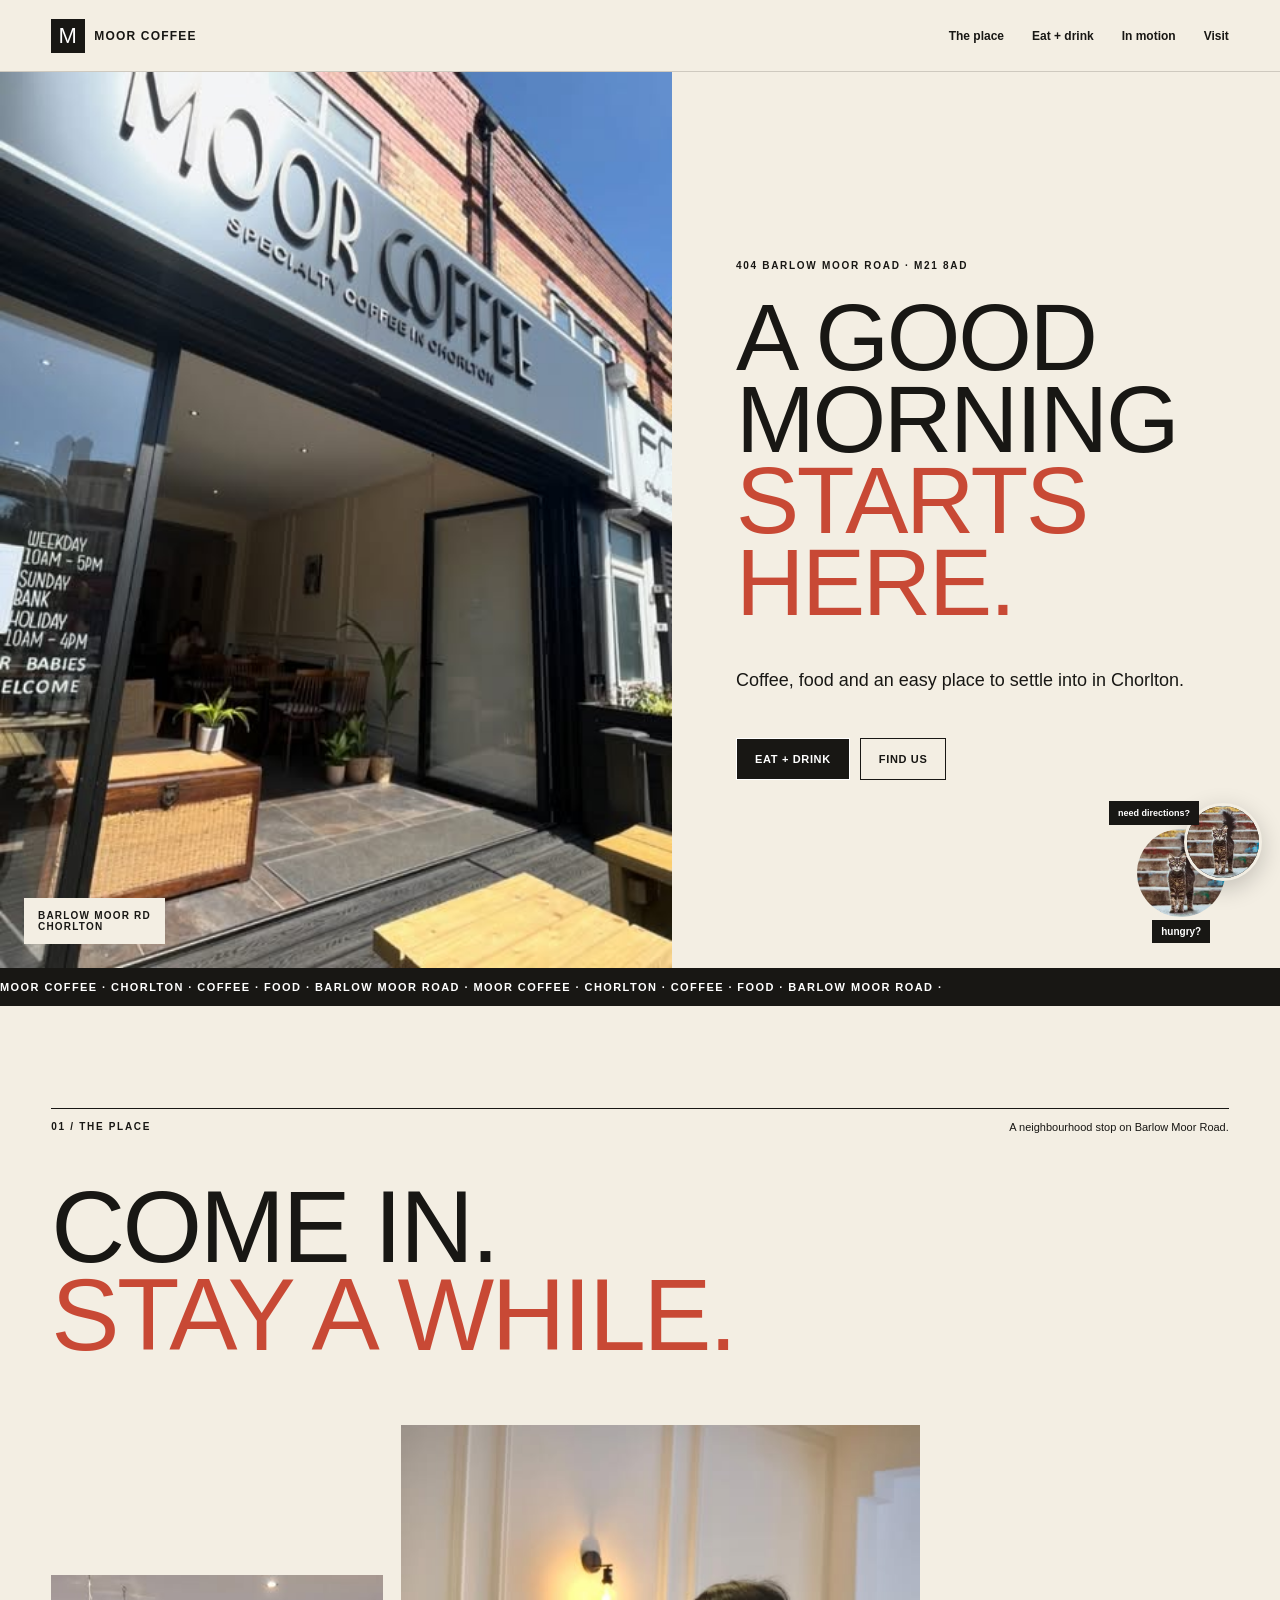
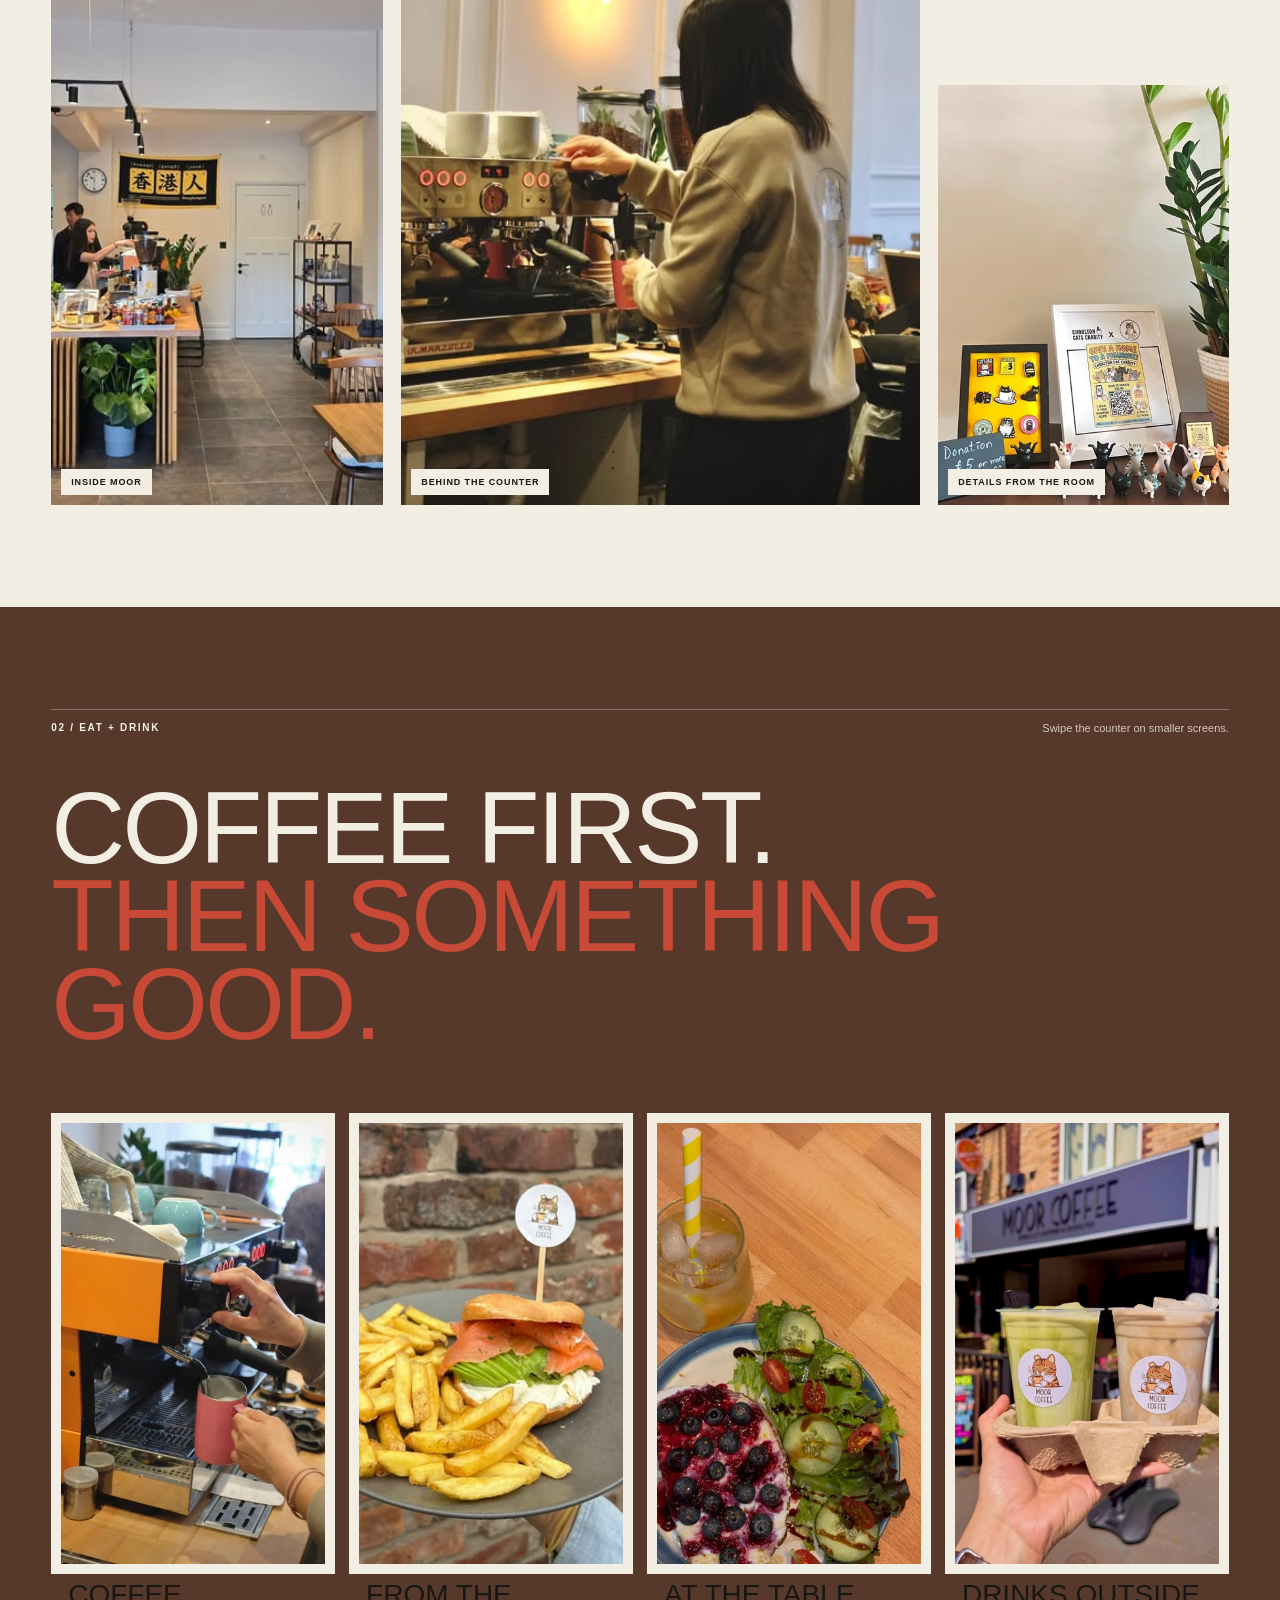
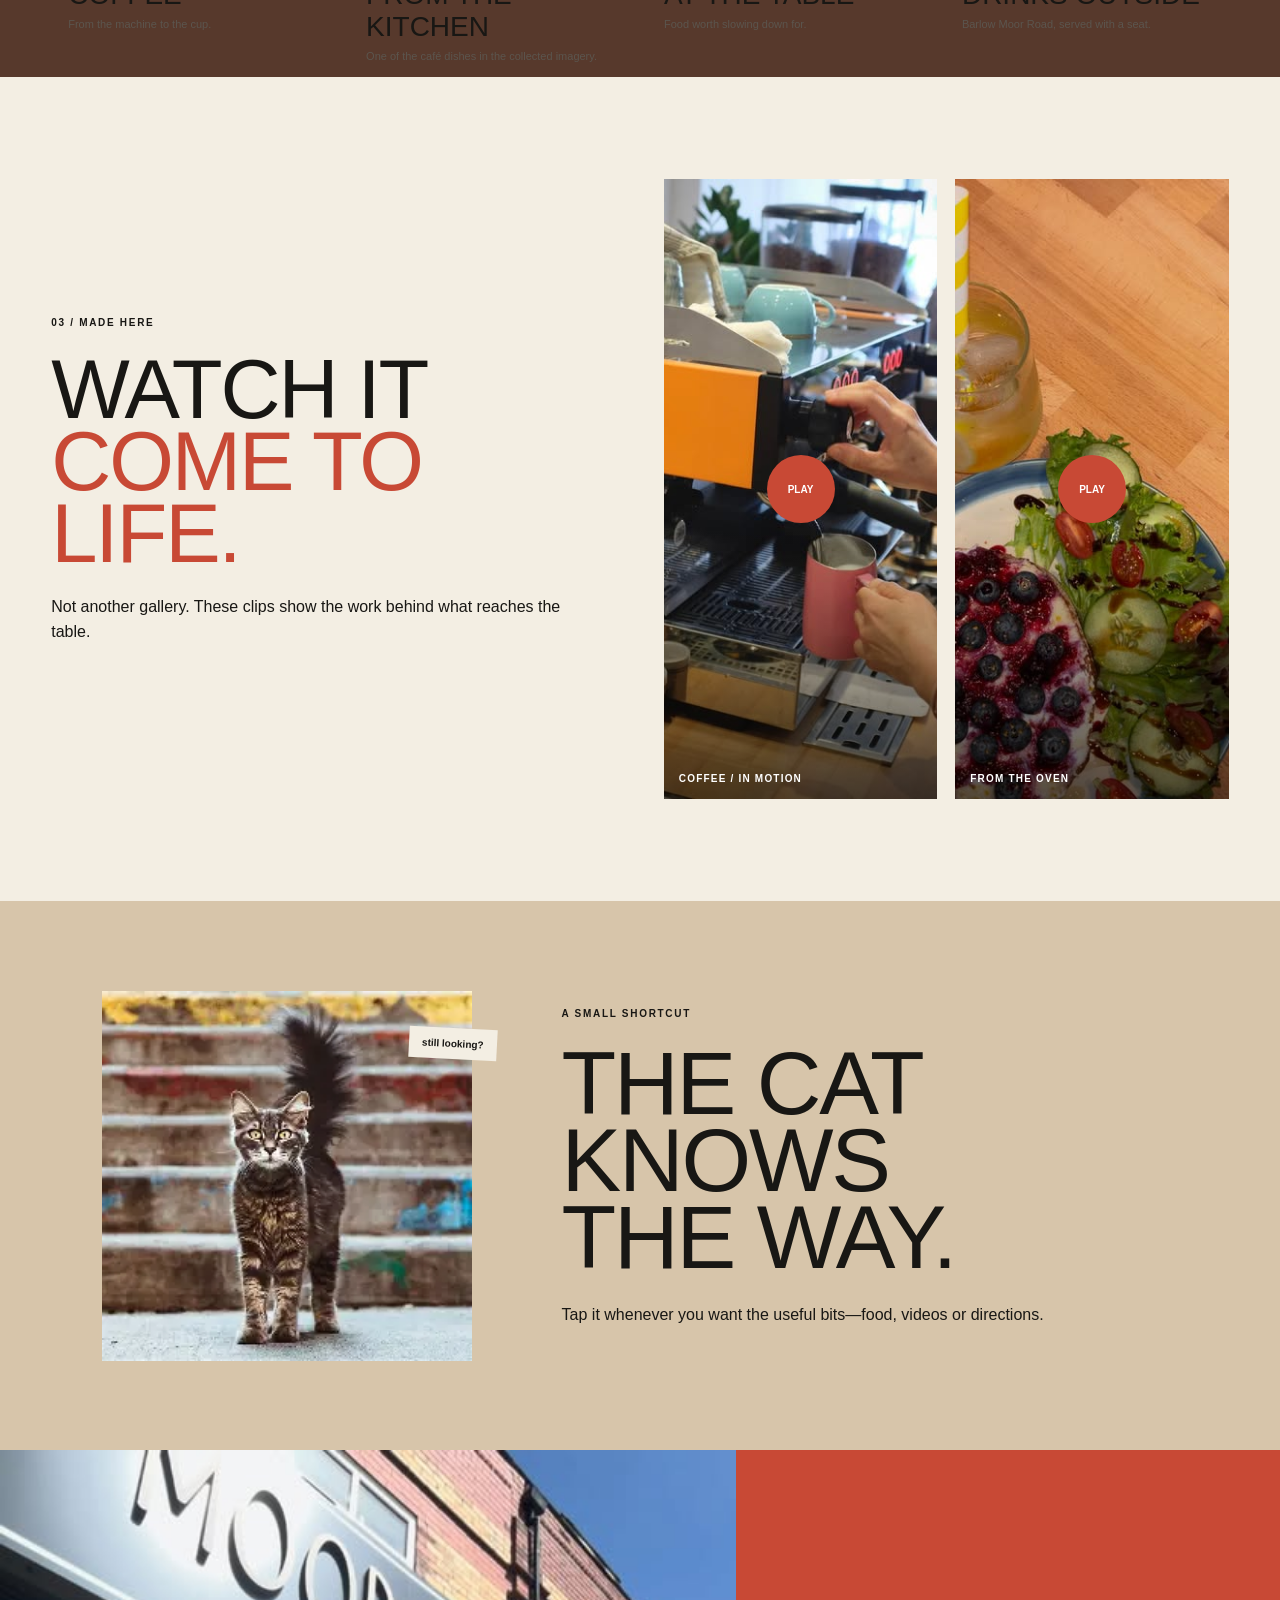
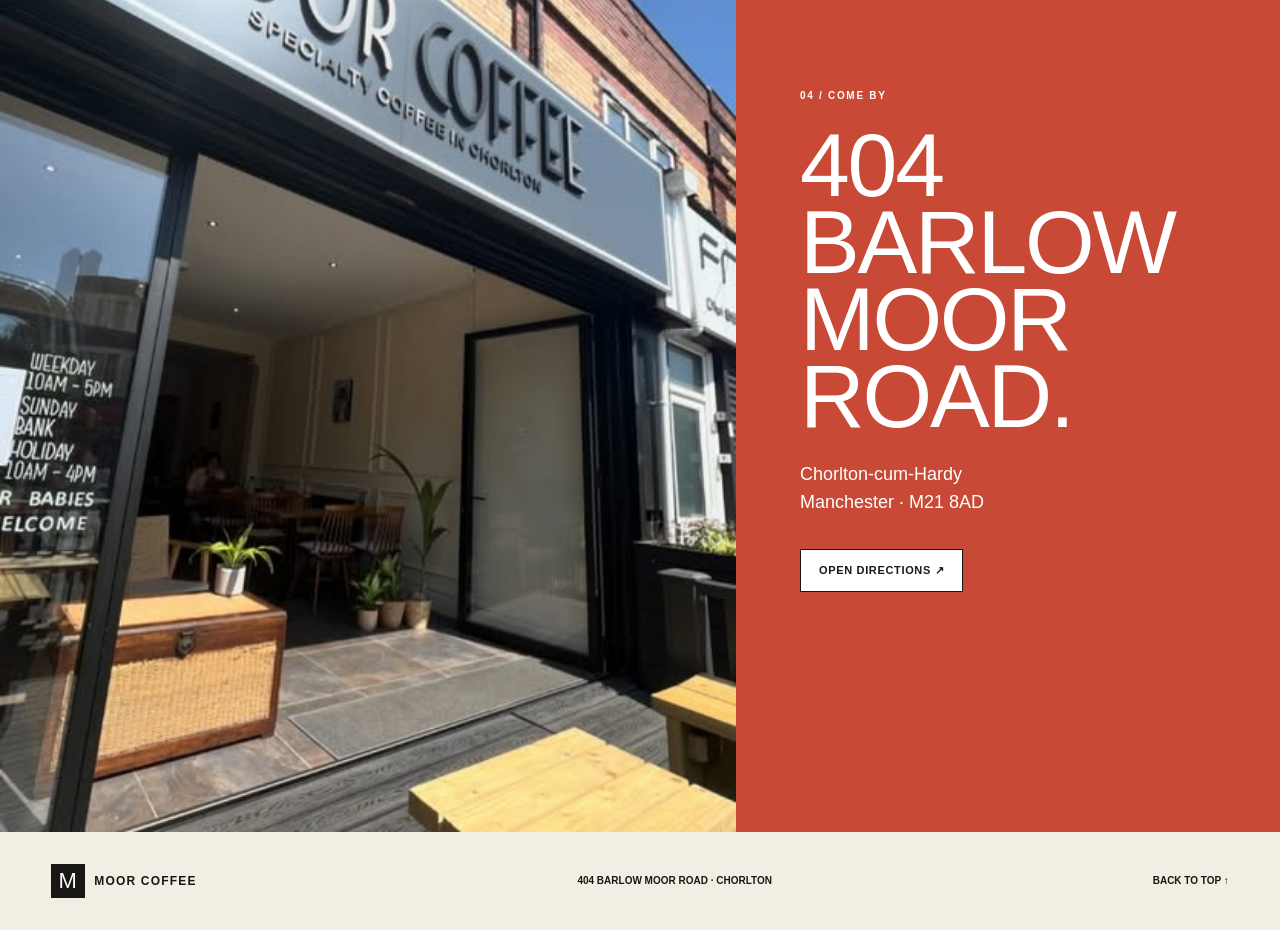
==== index.html @ 993dfbc7 "Add files via upload" ====
<!doctype html>
<html lang="en"><head>
<meta charset="utf-8"><meta name="viewport" content="width=device-width,initial-scale=1">
<meta name="theme-color" content="#f3eee3">
<title>Moor Coffee — Chorlton</title>
<meta name="description" content="Independent neighbourhood coffee on Barlow Moor Road, Chorlton.">
<link rel="stylesheet" href="css/style.css">
</head><body>
<div class="progress" aria-hidden="true"></div>
<header class="site-head">
  <a class="brand" href="#top" aria-label="Moor Coffee home"><span>M</span>MOOR COFFEE</a>
  <button class="menu" aria-expanded="false" aria-controls="nav">MENU</button>
  <nav id="nav"><a href="#place">The place</a><a href="#eat">Eat + drink</a><a href="#motion">In motion</a><a href="#visit">Visit</a></nav>
</header>

<main id="top">
<section class="hero">
 <div class="hero-photo reveal">
   <img src="assets/images/01_storefront.png" alt="Moor Coffee storefront in Chorlton">
   <div class="hero-tag">BARLOW MOOR RD<br>CHORLTON</div>
 </div>
 <div class="hero-copy reveal">
   <p class="eyebrow">404 BARLOW MOOR ROAD · M21 8AD</p>
   <h1>A GOOD<br>MORNING<br><i>STARTS HERE.</i></h1>
   <p class="lede">Coffee, food and an easy place to settle into in Chorlton.</p>
   <div class="actions"><a class="primary" href="#eat">EAT + DRINK</a><a href="#visit">FIND US</a></div>
 </div>
 <button class="cat-hero cat-action" data-target="#eat" aria-label="Let the cat take you to food and coffee">
   <img src="assets/images/13_final_cat_image.png" alt="">
   <span>hungry?</span>
 </button>
</section>

<div class="marquee" aria-hidden="true"><div>MOOR COFFEE · CHORLTON · COFFEE · FOOD · BARLOW MOOR ROAD · MOOR COFFEE · CHORLTON · COFFEE · FOOD · BARLOW MOOR ROAD ·</div></div>

<section id="place" class="section place">
 <div class="section-top"><p class="eyebrow">01 / THE PLACE</p><p class="side-note">A neighbourhood stop on Barlow Moor Road.</p></div>
 <div class="statement reveal"><h2>COME IN.<br><i>STAY A WHILE.</i></h2></div>
 <div class="place-grid">
   <figure class="photo interior reveal"><img src="assets/images/07_cafe_interior.png" alt="Interior of Moor Coffee"><figcaption>INSIDE MOOR</figcaption></figure>
   <figure class="photo barista reveal"><img src="assets/images/02_barista.png" alt="Barista working at Moor Coffee"><figcaption>BEHIND THE COUNTER</figcaption></figure>
   <figure class="photo detail reveal"><img src="assets/images/03_charity_display.png" alt="Display inside Moor Coffee"><figcaption>DETAILS FROM THE ROOM</figcaption></figure>
 </div>
</section>

<section id="eat" class="section eat">
 <div class="section-top"><p class="eyebrow">02 / EAT + DRINK</p><p class="side-note">Swipe the counter on smaller screens.</p></div>
 <div class="statement reveal"><h2>COFFEE FIRST.<br><i>THEN SOMETHING GOOD.</i></h2></div>
 <div class="food-rail">
   <article class="food-card reveal"><img src="assets/images/04_espresso_machine.png" alt="Coffee preparation at Moor Coffee"><div><b>COFFEE</b><span>From the machine to the cup.</span></div></article>
   <article class="food-card reveal"><img src="assets/images/05_salmon_bagel_fries.png" alt="Food served at Moor Coffee"><div><b>FROM THE KITCHEN</b><span>One of the café dishes in the collected imagery.</span></div></article>
   <article class="food-card reveal"><img src="assets/images/06_toast_salad.png" alt="Toast and salad served at Moor Coffee"><div><b>AT THE TABLE</b><span>Food worth slowing down for.</span></div></article>
   <article class="food-card reveal"><img src="assets/images/08_drinks_storefront.png" alt="Drinks outside Moor Coffee"><div><b>DRINKS OUTSIDE</b><span>Barlow Moor Road, served with a seat.</span></div></article>
 </div>
 <div class="swipe-cue" aria-hidden="true">SWIPE <span>→</span></div>
</section>

<section id="motion" class="motion section">
 <div class="motion-copy reveal"><p class="eyebrow">03 / MADE HERE</p><h2>WATCH IT<br><i>COME TO LIFE.</i></h2><p>Not another gallery. These clips show the work behind what reaches the table.</p></div>
 <article class="video-card reveal"><video muted loop playsinline preload="metadata" poster="assets/images/04_espresso_machine.png"><source src="assets/videos/11_video_coffee.mp4" type="video/mp4"></video><button class="video-toggle" aria-label="Play coffee-making video">PLAY</button><span>COFFEE / IN MOTION</span></article>
 <article class="video-card reveal"><video muted loop playsinline preload="metadata" poster="assets/images/06_toast_salad.png"><source src="assets/videos/10_video_bake.mp4" type="video/mp4"></video><button class="video-toggle" aria-label="Play food-making video">PLAY</button><span>FROM THE OVEN</span></article>
</section>

<section class="cat-break">
 <div class="cat-window reveal"><img src="assets/images/13_final_cat_image.png" alt="Cat looking forward"><span class="cat-thought">still looking?</span></div>
 <div class="cat-copy reveal"><p class="eyebrow">A SMALL SHORTCUT</p><h2>THE CAT KNOWS<br>THE WAY.</h2><p>Tap it whenever you want the useful bits—food, videos or directions.</p></div>
</section>

<section id="visit" class="visit">
 <div class="visit-photo reveal"><img src="assets/images/01_storefront.png" alt="Entrance to Moor Coffee"></div>
 <div class="visit-copy reveal">
   <p class="eyebrow">04 / COME BY</p><h2>404 BARLOW<br>MOOR ROAD.</h2>
   <p>Chorlton-cum-Hardy<br>Manchester · M21 8AD</p>
   <a class="direction" href="https://www.google.com/maps/search/?api=1&query=Moor+Coffee%2C+404+Barlow+Moor+Road%2C+Manchester+M21+8AD%2C+UK" target="_blank" rel="noopener">OPEN DIRECTIONS ↗</a>
 </div>
</section>
</main>

<aside class="cat-guide" aria-label="Quick navigation assistant">
 <button class="cat-toggle" aria-expanded="false" aria-label="Open cat shortcuts"><img src="assets/images/13_final_cat_image.png" alt=""><span class="bubble">mrrp?</span></button>
 <div class="cat-menu">
   <button data-target="#eat">Eat + drink</button><button data-target="#motion">Watch it made</button><button data-target="#visit">Find us</button><button data-target="#top">Back to top</button>
 </div>
</aside>

<footer><a class="brand" href="#top"><span>M</span>MOOR COFFEE</a><p>404 BARLOW MOOR ROAD · CHORLTON</p><a href="#top">BACK TO TOP ↑</a></footer>
<script src="js/script.js"></script>
</body></html>
---- css/style.css ----
*{box-sizing:border-box}html{scroll-behavior:smooth}:root{--cream:#f3eee3;--ink:#181714;--brown:#57392c;--red:#c84935;--tan:#d7c5aa;--line:#1817142b}body{margin:0;background:var(--cream);color:var(--ink);font-family:Arial,Helvetica,sans-serif;overflow-x:hidden}a{color:inherit;text-decoration:none}button{font:inherit;color:inherit}.progress{position:fixed;z-index:200;top:0;left:0;height:3px;background:var(--red);width:0}.site-head{height:72px;padding:0 clamp(18px,4vw,70px);display:flex;align-items:center;justify-content:space-between;position:sticky;top:0;z-index:100;background:#f3eee3e8;backdrop-filter:blur(12px);border-bottom:1px solid var(--line)}.brand{display:flex;align-items:center;gap:9px;font-size:12px;font-weight:900;letter-spacing:.1em}.brand span{width:34px;height:34px;background:var(--ink);color:white;display:grid;place-items:center;font:22px Impact,Arial Black,sans-serif}.site-head nav{display:flex;gap:28px;font-size:12px;font-weight:800}.site-head nav a:hover{text-decoration:underline;text-underline-offset:5px}.menu{display:none;border:0;background:none;font-size:11px;font-weight:900;letter-spacing:.08em}.hero{min-height:calc(100svh - 72px);display:grid;grid-template-columns:minmax(0,1.05fr) minmax(390px,.95fr);position:relative}.hero-photo{min-height:690px;overflow:hidden;position:relative}.hero-photo img,.photo img,.food-card img,.visit-photo img{width:100%;height:100%;object-fit:cover;display:block}.hero-photo img{object-position:center}.hero-tag{position:absolute;left:24px;bottom:24px;background:var(--cream);padding:12px 14px;font-size:10px;font-weight:900;letter-spacing:.12em}.hero-copy{padding:clamp(45px,6vw,105px) clamp(28px,5vw,90px);display:flex;flex-direction:column;justify-content:center}.eyebrow{font-size:10px;font-weight:900;letter-spacing:.17em;margin:0}.hero h1,.statement h2,.motion h2,.cat-copy h2,.visit h2{font-family:Impact,"Arial Narrow",Arial,sans-serif;font-weight:500;letter-spacing:-.025em;line-height:.86;margin:26px 0}.hero h1{font-size:clamp(66px,7.4vw,132px)}h1 i,h2 i{font-style:normal;color:var(--red)}.lede{font-size:18px;line-height:1.55;max-width:480px}.actions{display:flex;gap:10px;margin-top:25px}.actions a,.direction{border:1px solid;padding:14px 18px;font-size:11px;font-weight:900;letter-spacing:.06em}.actions .primary{background:var(--ink);color:white}.cat-hero{position:absolute;right:3.5vw;bottom:24px;width:108px;border:0;background:transparent;cursor:pointer;z-index:5}.cat-hero img{display:block;width:100%;aspect-ratio:1;object-fit:cover;border-radius:50%;border:4px solid var(--cream);transition:.25s}.cat-hero span{display:inline-block;margin-top:-6px;background:var(--ink);color:white;padding:6px 9px;font-size:10px;font-weight:900}.cat-hero:hover img{transform:translateY(-7px) rotate(2deg)}.marquee{background:var(--ink);color:white;overflow:hidden;white-space:nowrap;padding:13px 0;font-size:11px;font-weight:900;letter-spacing:.13em}.marquee div{width:max-content;animation:marquee 26s linear infinite}@keyframes marquee{to{transform:translateX(-50%)}}.section{padding:clamp(70px,8vw,135px) clamp(18px,4vw,70px)}.section-top{display:flex;justify-content:space-between;gap:20px;border-top:1px solid;padding-top:12px}.side-note{font-size:11px;margin:0;max-width:280px}.statement{margin:50px 0 65px}.statement h2{font-size:clamp(58px,8vw,132px)}.place-grid{display:grid;grid-template-columns:.8fr 1.25fr .7fr;gap:18px;align-items:end}.photo{margin:0;position:relative;overflow:hidden}.photo img{transition:transform .7s ease}.photo:hover img{transform:scale(1.025)}.photo figcaption{position:absolute;left:10px;bottom:10px;background:var(--cream);padding:8px 10px;font-size:9px;font-weight:900;letter-spacing:.1em}.interior{height:530px}.barista{height:680px}.detail{height:420px}.eat{background:var(--brown);color:var(--cream)}.eat .section-top{border-color:#f3eee34d}.eat .side-note{color:#f3eee3c9}.food-rail{display:grid;grid-template-columns:repeat(4,minmax(0,1fr));gap:14px}.food-card{background:var(--cream);color:var(--ink);padding:10px}.food-card img{aspect-ratio:4/5}.food-card div{padding:15px 7px 10px;display:grid;gap:6px}.food-card b{font:28px Impact,Arial Black,sans-serif}.food-card span{font-size:11px;line-height:1.45;color:#5b554e}.swipe-cue{display:none}.motion{display:grid;grid-template-columns:1fr minmax(260px,.46fr) minmax(260px,.46fr);gap:18px;align-items:end}.motion-copy{padding-right:4vw;align-self:center}.motion h2{font-size:clamp(55px,6.5vw,108px)}.motion-copy>p:last-child{max-width:520px;line-height:1.55}.video-card{position:relative;background:var(--ink);color:white;min-height:620px;overflow:hidden}.video-card video{width:100%;height:100%;position:absolute;inset:0;object-fit:cover}.video-card:after{content:"";position:absolute;inset:0;background:linear-gradient(transparent 55%,#0009)}.video-card>span{position:absolute;z-index:2;left:15px;bottom:15px;font-size:10px;font-weight:900;letter-spacing:.12em}.video-toggle{position:absolute;z-index:3;left:50%;top:50%;transform:translate(-50%,-50%);border:0;border-radius:50%;width:68px;height:68px;background:var(--red);color:white;font-size:10px;font-weight:900;cursor:pointer}.cat-break{display:grid;grid-template-columns:minmax(300px,.75fr) 1.25fr;align-items:center;background:var(--tan);padding:clamp(60px,7vw,110px) clamp(18px,8vw,150px);gap:7vw}.cat-window{position:relative;justify-self:end;width:min(100%,430px)}.cat-window img{width:100%;display:block;filter:contrast(1.02)}.cat-thought{position:absolute;right:-25px;top:10%;background:var(--cream);padding:10px 13px;font-size:10px;font-weight:900;transform:rotate(3deg)}.cat-copy h2{font-size:clamp(55px,7vw,110px)}.cat-copy>p:last-child{line-height:1.55;max-width:520px}.visit{display:grid;grid-template-columns:1.15fr .85fr;min-height:680px;background:var(--red);color:white}.visit-photo{overflow:hidden}.visit-photo img{object-position:center}.visit-copy{padding:clamp(60px,7vw,120px) clamp(24px,5vw,85px);align-self:center}.visit h2{font-size:clamp(64px,7vw,112px)}.visit-copy>p:not(.eyebrow){font-size:18px;line-height:1.55;margin-bottom:32px}.direction{display:inline-block;background:white;color:var(--ink)}footer{padding:32px clamp(18px,4vw,70px);display:flex;justify-content:space-between;align-items:center;gap:20px;font-size:10px;font-weight:800}footer p{margin:0}.cat-guide{position:fixed;right:18px;bottom:18px;z-index:120}.cat-toggle{width:78px;height:78px;padding:0;border:3px solid var(--cream);border-radius:50%;overflow:visible;background:var(--ink);cursor:pointer;box-shadow:0 7px 25px #0003;position:relative}.cat-toggle img{width:100%;height:100%;object-fit:cover;border-radius:50%}.bubble{position:absolute;right:60px;top:-5px;background:var(--ink);color:white;padding:7px 9px;white-space:nowrap;font-size:9px;font-weight:900;opacity:0;transform:translateY(5px);transition:.2s;pointer-events:none}.cat-toggle:hover .bubble,.cat-guide.talking .bubble{opacity:1;transform:none}.cat-menu{position:absolute;right:0;bottom:88px;width:165px;background:var(--cream);border:1px solid var(--ink);padding:7px;display:none}.cat-guide.open .cat-menu{display:grid}.cat-menu button{border:0;background:transparent;text-align:left;padding:10px;font-size:10px;font-weight:900;cursor:pointer}.cat-menu button:hover{background:var(--ink);color:white}.cat-guide.excited .cat-toggle{animation:bob .35s ease 2}@keyframes bob{50%{transform:translateY(-8px)}}.reveal{opacity:0;transform:translateY(25px);transition:opacity .7s ease,transform .7s ease}.reveal.in{opacity:1;transform:none}
@media(max-width:1100px){.hero{grid-template-columns:1fr 1fr}.hero-photo{min-height:610px}.hero h1{font-size:clamp(60px,7vw,90px)}.place-grid{grid-template-columns:1fr 1fr}.detail{grid-column:1/-1;height:350px}.food-rail{grid-template-columns:repeat(2,1fr)}.motion{grid-template-columns:1fr 1fr}.motion-copy{grid-column:1/-1}.video-card{min-height:560px}}
@media(max-width:760px){.site-head{height:64px;padding:0 18px}.menu{display:block}.site-head nav{display:none;position:absolute;top:64px;left:0;right:0;padding:20px 18px;background:var(--cream);border-bottom:1px solid;flex-direction:column}.site-head nav.open{display:flex}.hero{display:flex;flex-direction:column;min-height:0}.hero-photo{order:1;min-height:0;height:58svh;width:100%}.hero-copy{order:2;padding:48px 18px 70px}.hero h1{font-size:clamp(54px,16vw,76px)}.lede{font-size:16px}.actions{display:grid;grid-template-columns:1fr 1fr}.actions a{text-align:center}.cat-hero{right:18px;bottom:18px;width:88px}.section{padding:70px 18px}.section-top{align-items:flex-start}.side-note{max-width:145px;text-align:right}.statement{margin:38px 0 45px}.statement h2{font-size:clamp(50px,14vw,68px)}.place-grid{grid-template-columns:1fr;gap:12px}.interior,.barista,.detail{height:auto;aspect-ratio:4/5}.barista{aspect-ratio:3/4}.detail{grid-column:auto;aspect-ratio:4/3}.food-rail{display:flex;overflow-x:auto;scroll-snap-type:x mandatory;margin-right:-18px;padding-right:18px;gap:12px;scrollbar-width:none}.food-rail::-webkit-scrollbar{display:none}.food-card{flex:0 0 82vw;scroll-snap-align:start}.swipe-cue{display:block;margin-top:18px;font-size:10px;font-weight:900;letter-spacing:.12em}.swipe-cue span{display:inline-block;animation:nudge 1.4s ease-in-out infinite}@keyframes nudge{50%{transform:translateX(8px)}}.motion{display:flex;overflow-x:auto;scroll-snap-type:x mandatory;padding-right:18px;gap:12px;scrollbar-width:none}.motion::-webkit-scrollbar{display:none}.motion>*{flex:0 0 84vw;scroll-snap-align:start}.motion-copy{padding:0 5vw 0 0;align-self:center}.motion h2{font-size:clamp(50px,14vw,67px)}.video-card{min-height:68svh}.cat-break{grid-template-columns:1fr;padding:70px 18px;gap:38px}.cat-window{justify-self:start;width:min(82vw,360px)}.cat-thought{right:-8px}.cat-copy h2{font-size:clamp(50px,14vw,67px)}.visit{grid-template-columns:1fr;min-height:0}.visit-photo{height:52svh}.visit-copy{padding:65px 18px}.visit h2{font-size:clamp(54px,15vw,74px)}footer{display:grid;padding:28px 18px}.cat-guide{right:12px;bottom:12px}.cat-toggle{width:66px;height:66px}.cat-menu{bottom:76px}.bubble{right:51px}.hero-tag{left:14px;bottom:14px}}
@media(max-width:380px){.hero h1{font-size:52px}.actions{grid-template-columns:1fr}.statement h2,.motion h2,.cat-copy h2{font-size:47px}.visit h2{font-size:52px}.food-card{flex-basis:87vw}.motion>*{flex-basis:88vw}.cat-guide{bottom:8px;right:8px}.cat-toggle{width:60px;height:60px}}
@media(min-width:1600px){.hero{grid-template-columns:1.1fr .9fr}.hero-photo{min-height:780px}.place-grid{max-width:1600px;margin-inline:auto}.food-rail{max-width:1600px;margin-inline:auto}.motion{max-width:1800px;margin-inline:auto}.cat-break{padding-inline:max(8vw,170px)}}
@media(prefers-reduced-motion:reduce){html{scroll-behavior:auto}*,*:before,*:after{animation:none!important;transition:none!important}.reveal{opacity:1;transform:none}}
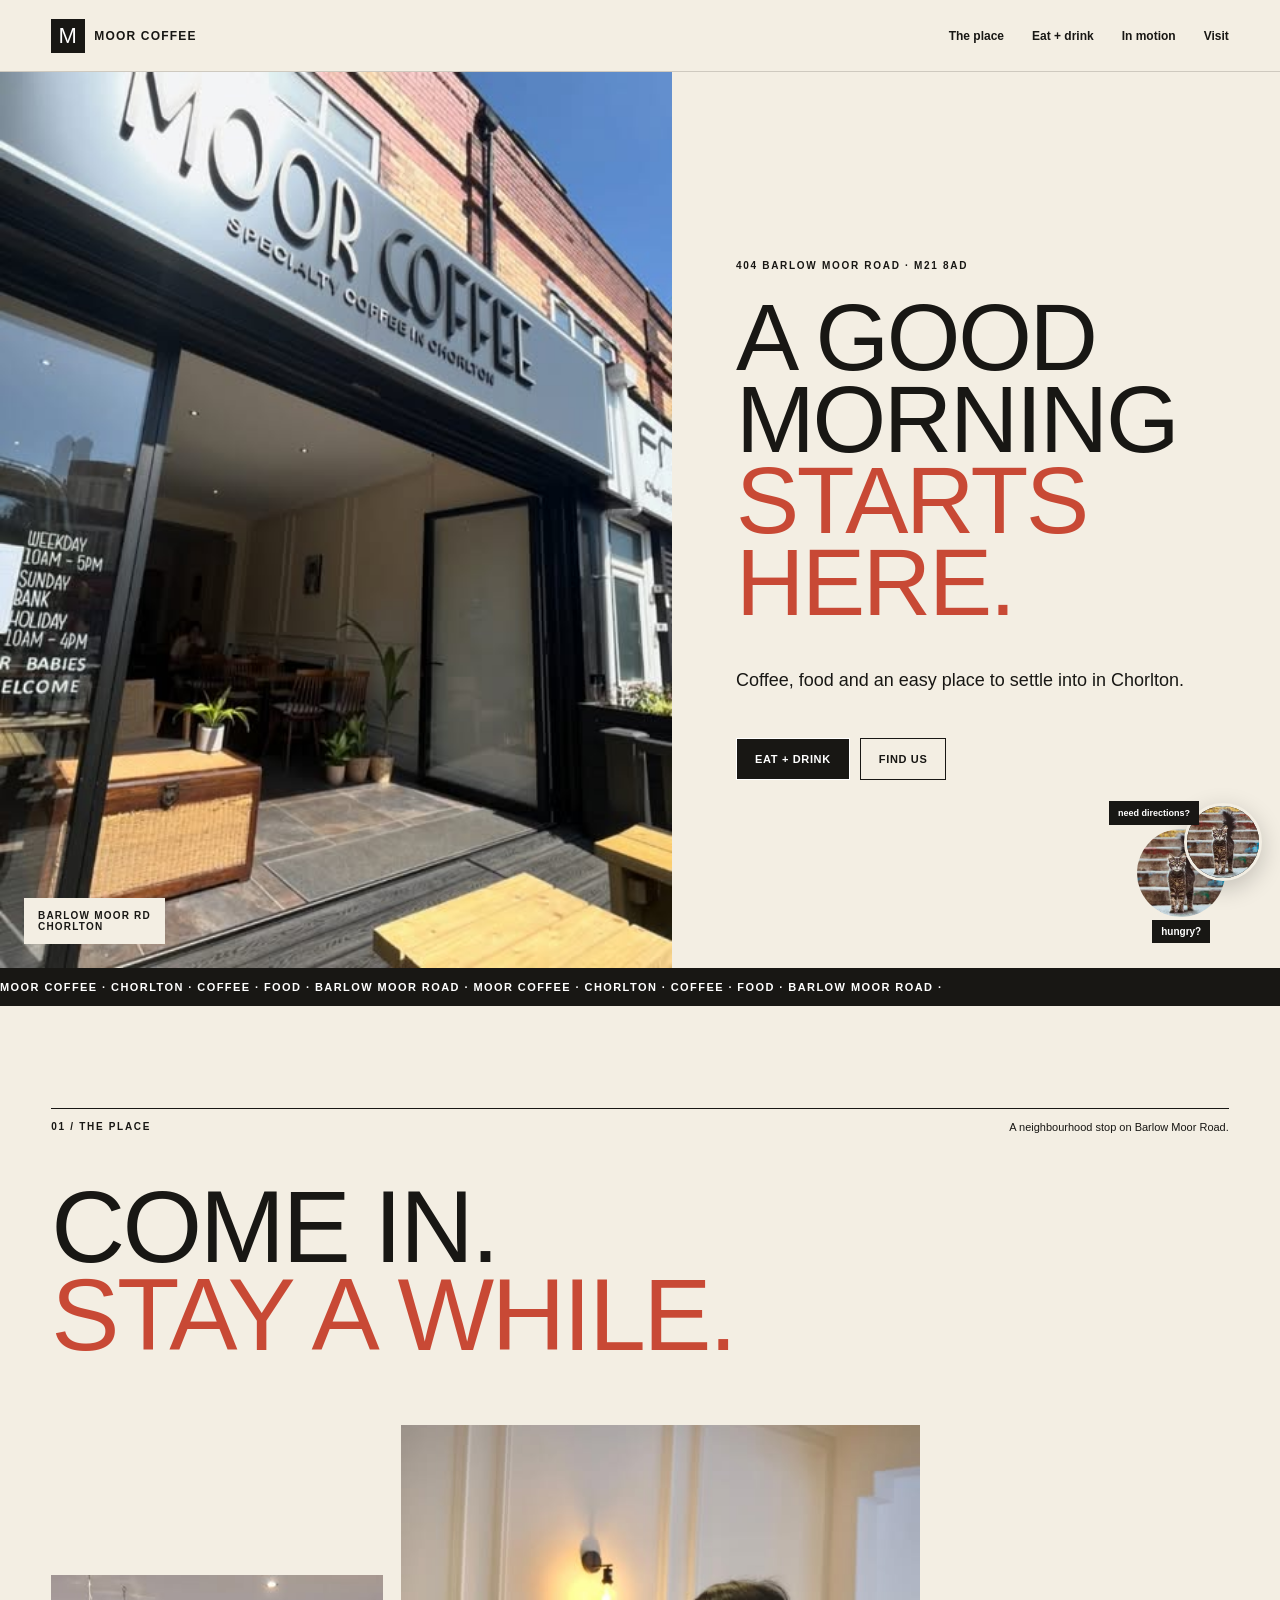
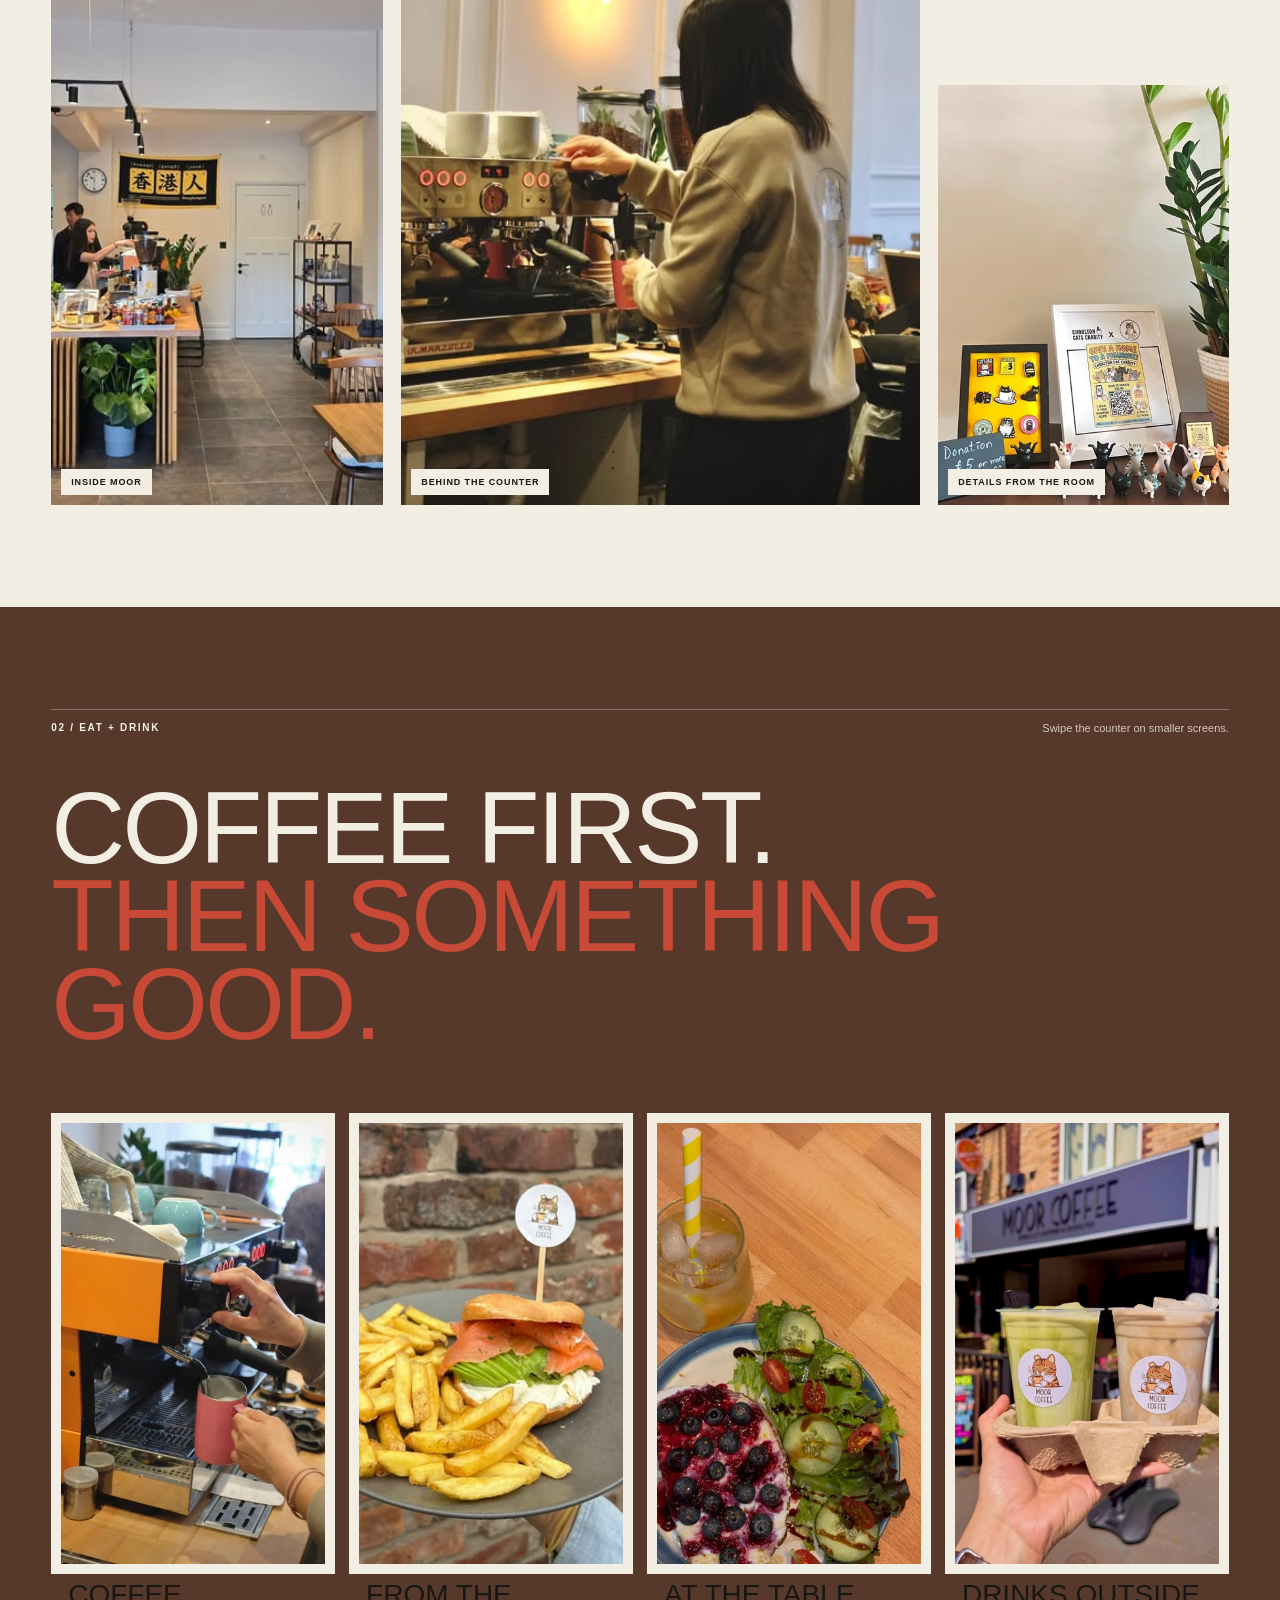
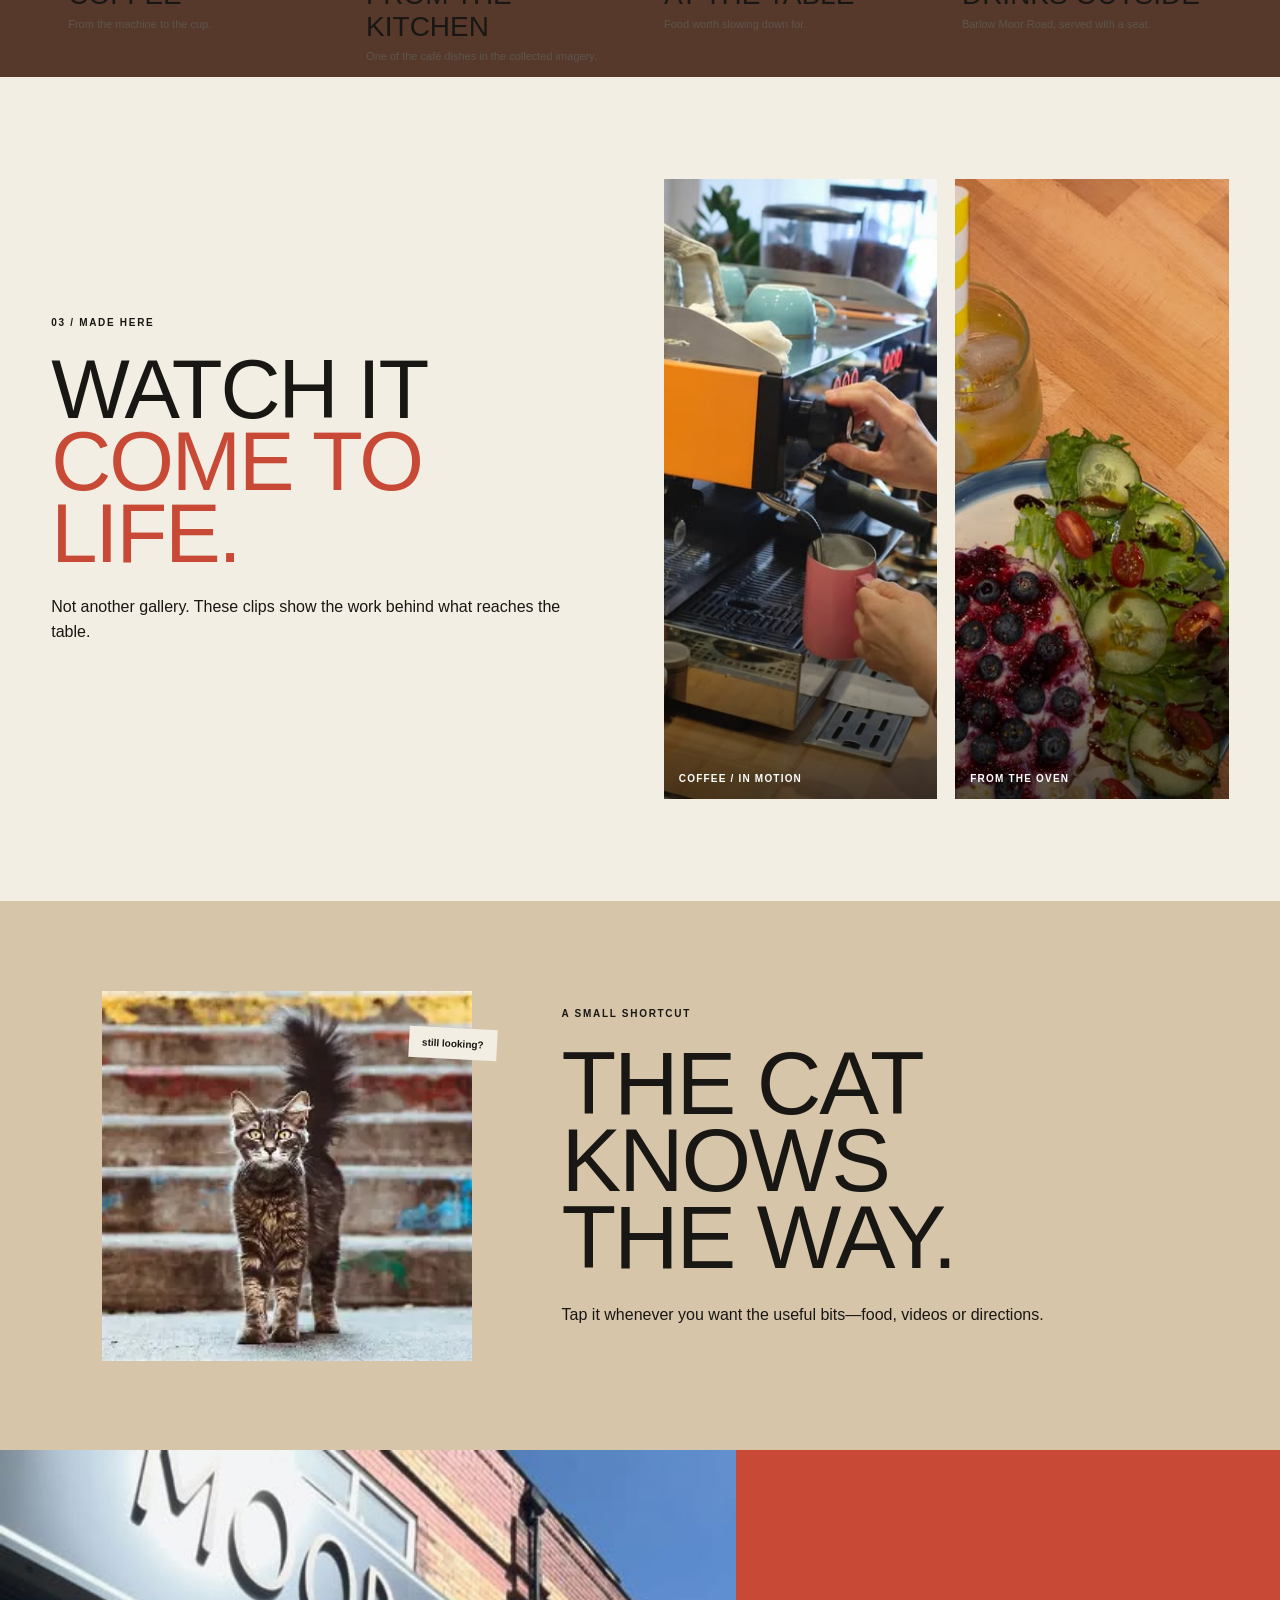
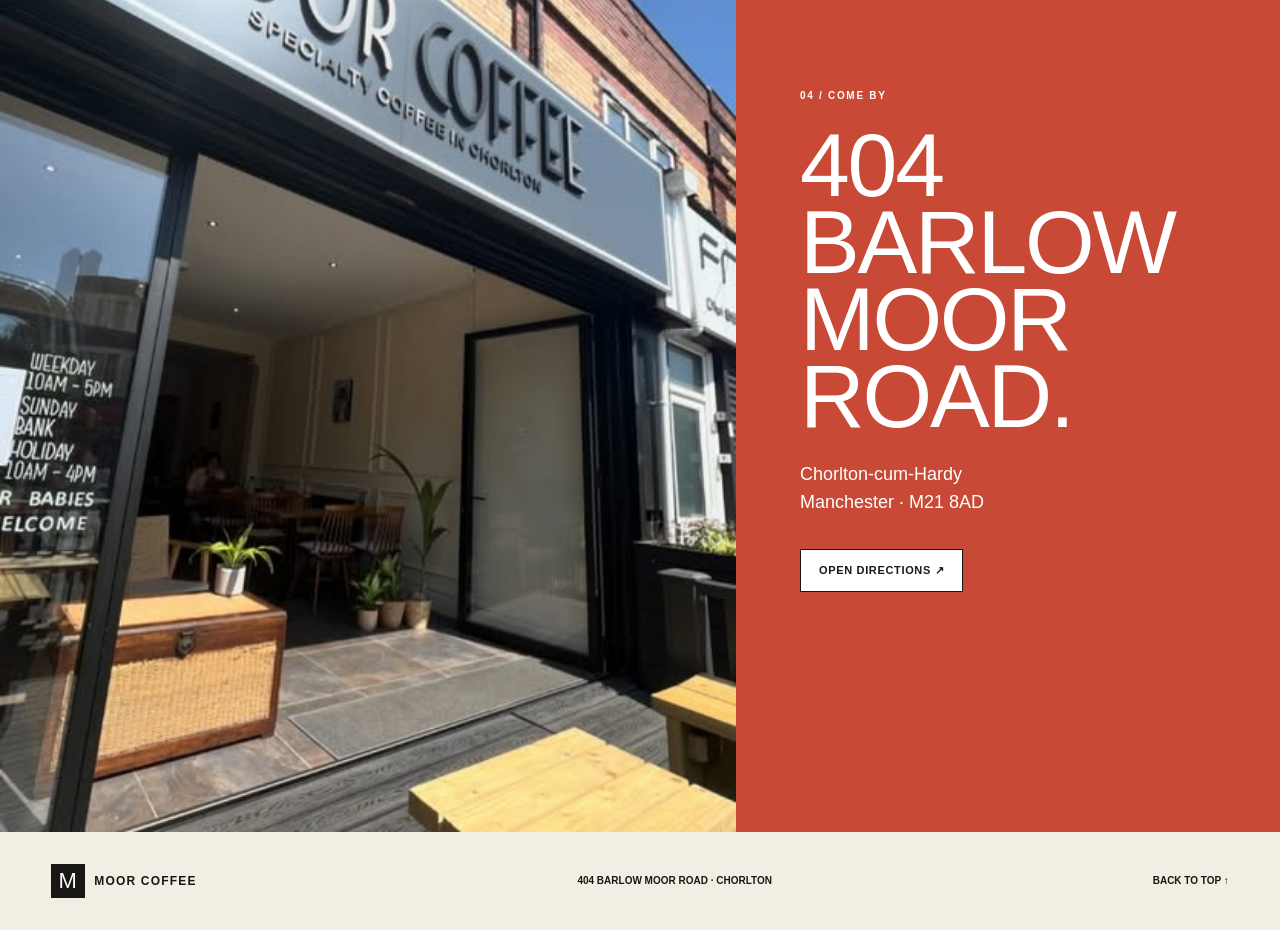
==== commit 9a207119: "Autoplay and loop cafe videos" ====
--- a/index.html
+++ b/index.html
@@ -57,8 +57,8 @@
 
 <section id="motion" class="motion section">
  <div class="motion-copy reveal"><p class="eyebrow">03 / MADE HERE</p><h2>WATCH IT<br><i>COME TO LIFE.</i></h2><p>Not another gallery. These clips show the work behind what reaches the table.</p></div>
- <article class="video-card reveal"><video muted loop playsinline preload="metadata" poster="assets/images/04_espresso_machine.png"><source src="assets/videos/11_video_coffee.mp4" type="video/mp4"></video><button class="video-toggle" aria-label="Play coffee-making video">PLAY</button><span>COFFEE / IN MOTION</span></article>
- <article class="video-card reveal"><video muted loop playsinline preload="metadata" poster="assets/images/06_toast_salad.png"><source src="assets/videos/10_video_bake.mp4" type="video/mp4"></video><button class="video-toggle" aria-label="Play food-making video">PLAY</button><span>FROM THE OVEN</span></article>
+ <article class="video-card reveal"><video autoplay muted loop playsinline preload="auto" poster="assets/images/04_espresso_machine.png"><source src="assets/videos/11_video_coffee.mp4" type="video/mp4"></video><span>COFFEE / IN MOTION</span></article>
+ <article class="video-card reveal"><video autoplay muted loop playsinline preload="auto" poster="assets/images/06_toast_salad.png"><source src="assets/videos/10_video_bake.mp4" type="video/mp4"></video><span>FROM THE OVEN</span></article>
 </section>
 
 <section class="cat-break">
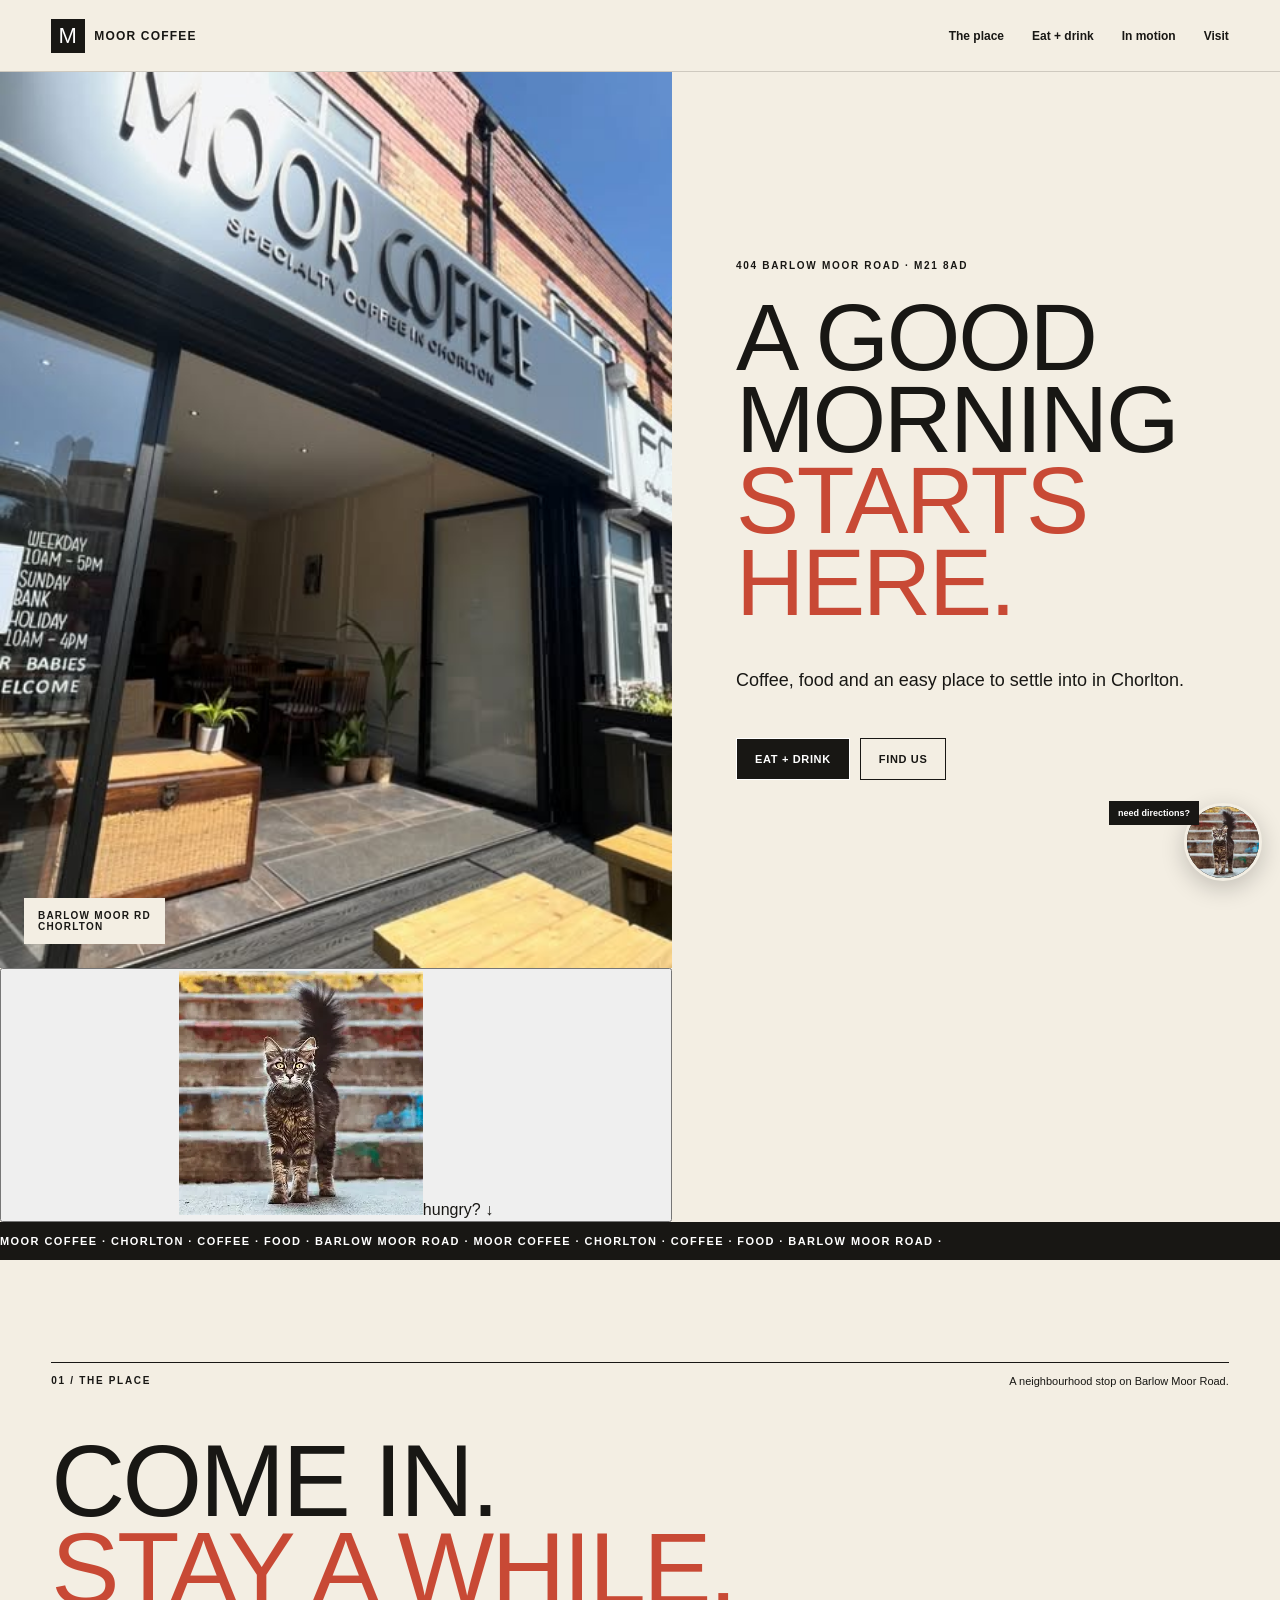
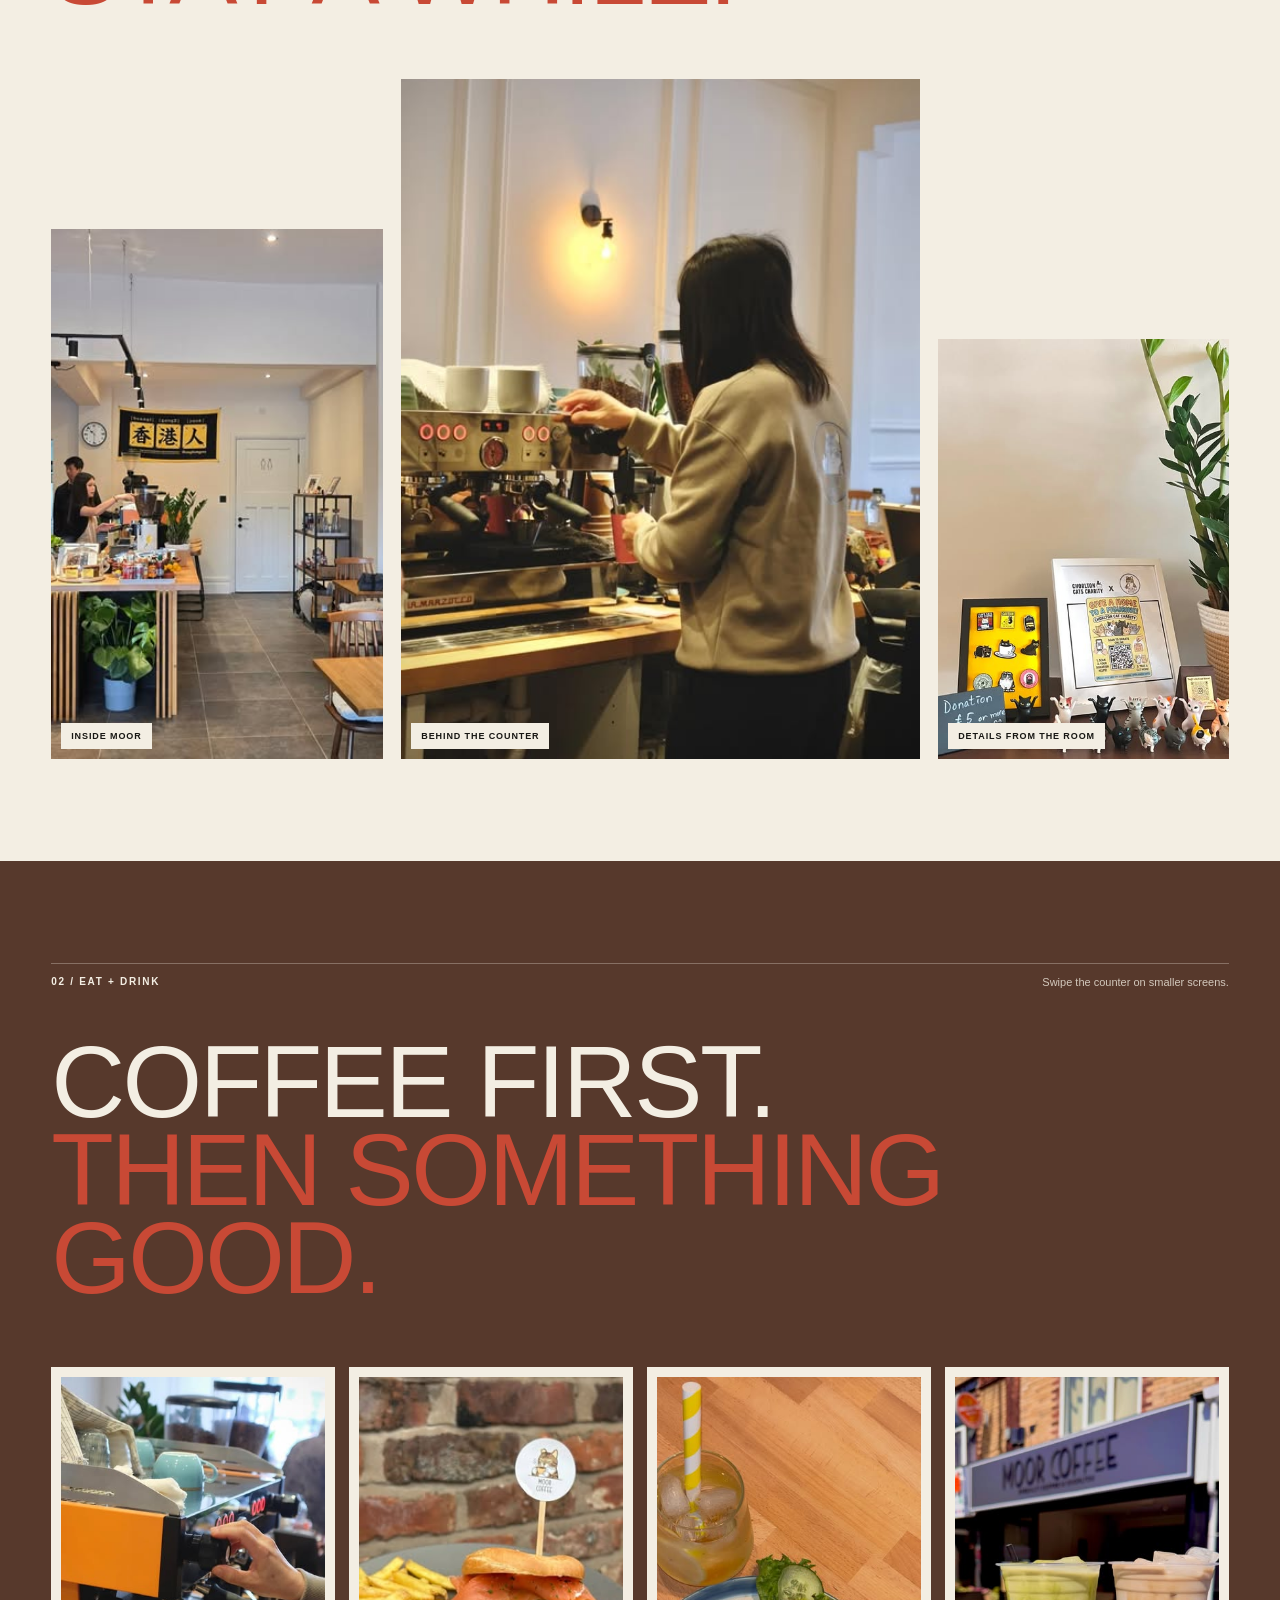
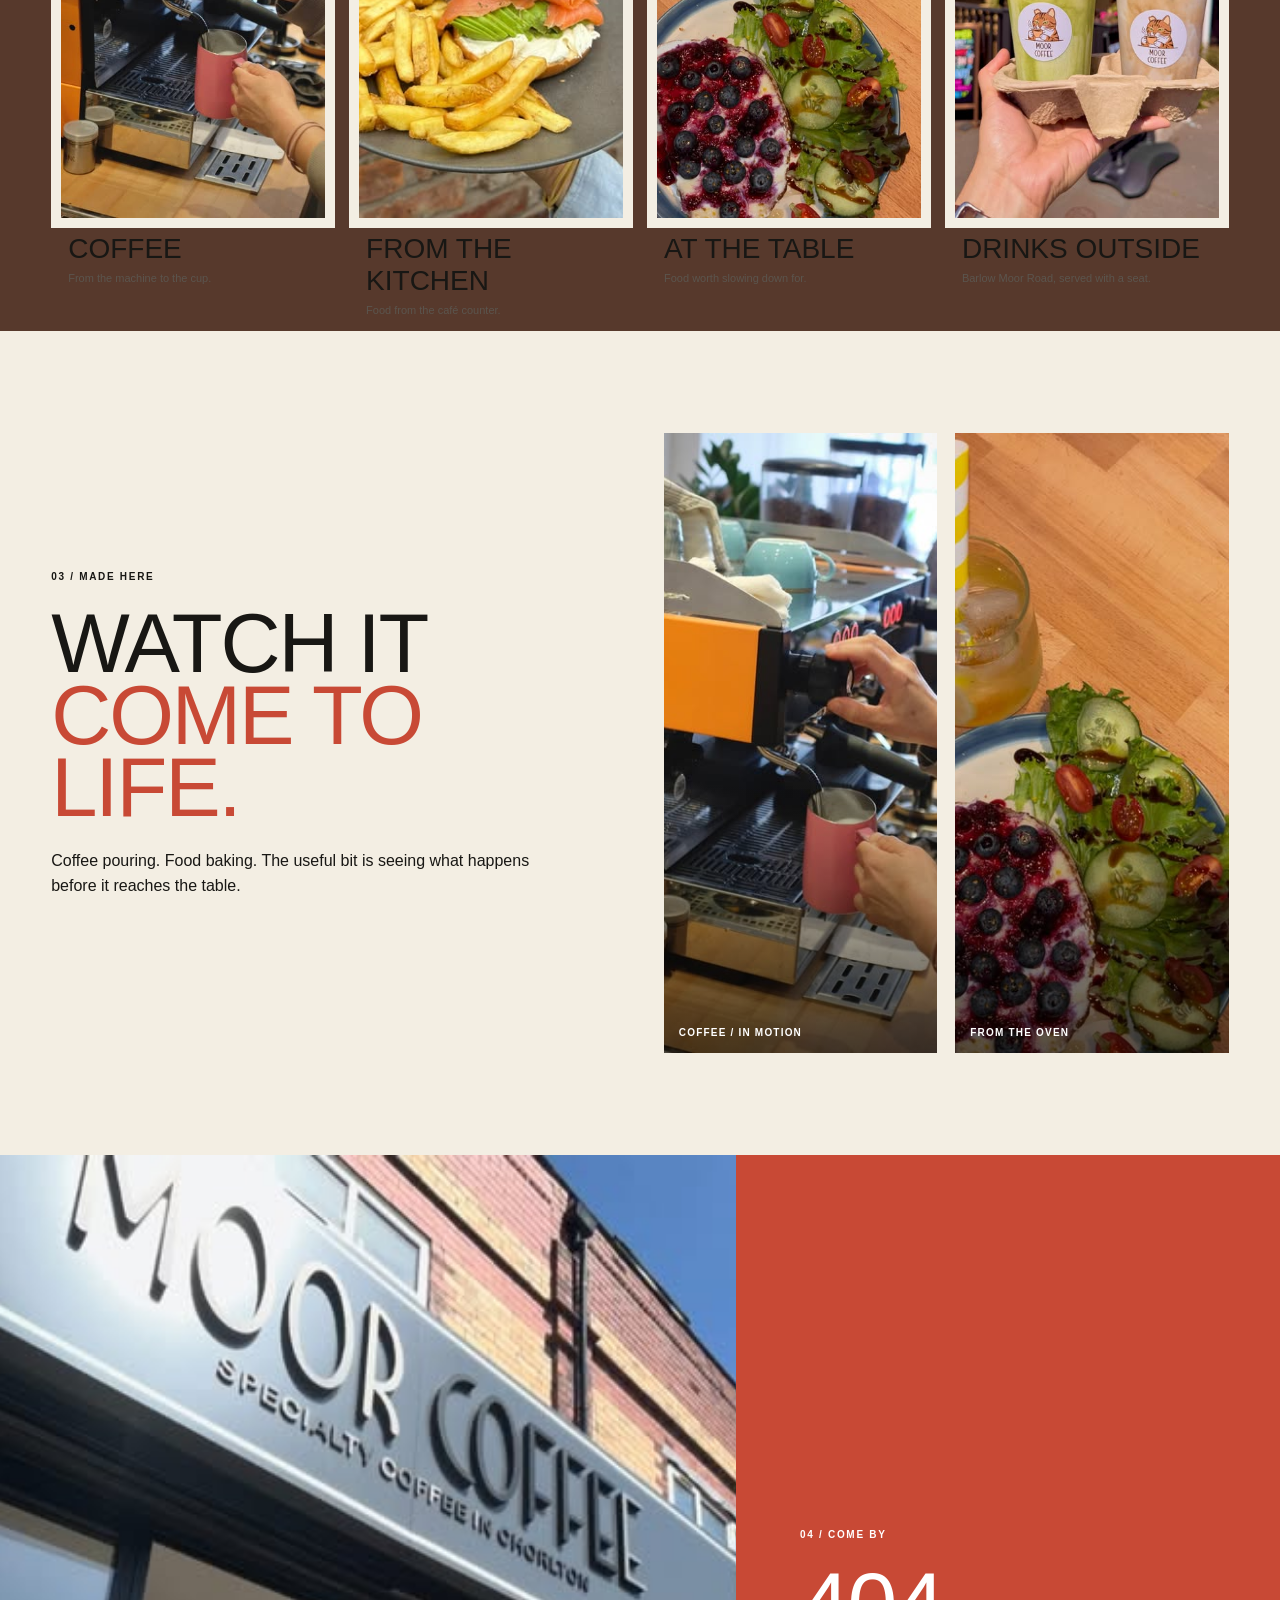
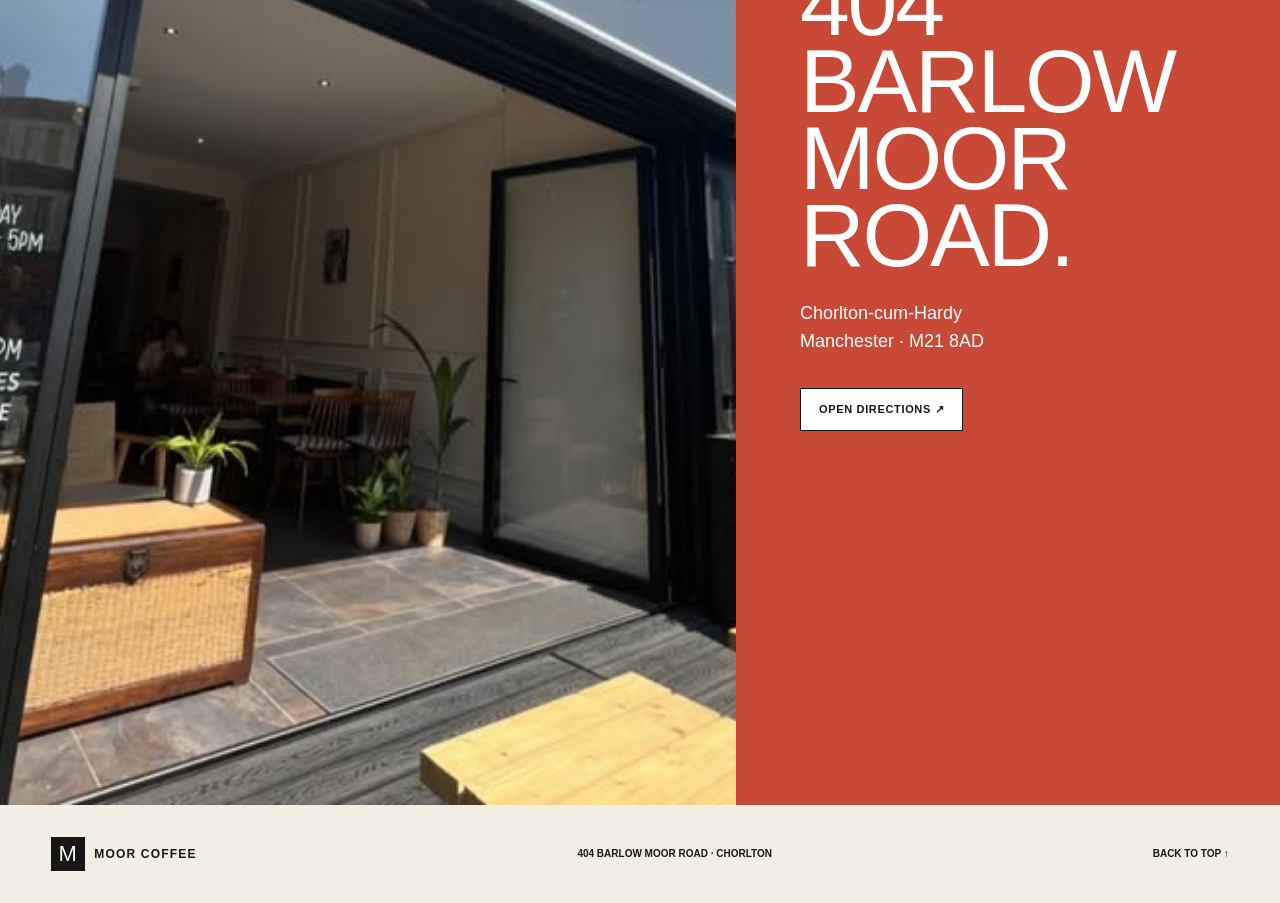
==== commit 84573df6: "Refine cat experience and final site rhythm" ====
--- a/index.html
+++ b/index.html
@@ -1,88 +1,17 @@
 <!doctype html>
 <html lang="en"><head>
 <meta charset="utf-8"><meta name="viewport" content="width=device-width,initial-scale=1">
-<meta name="theme-color" content="#f3eee3">
-<title>Moor Coffee — Chorlton</title>
-<meta name="description" content="Independent neighbourhood coffee on Barlow Moor Road, Chorlton.">
-<link rel="stylesheet" href="css/style.css">
-</head><body>
-<div class="progress" aria-hidden="true"></div>
-<header class="site-head">
-  <a class="brand" href="#top" aria-label="Moor Coffee home"><span>M</span>MOOR COFFEE</a>
-  <button class="menu" aria-expanded="false" aria-controls="nav">MENU</button>
-  <nav id="nav"><a href="#place">The place</a><a href="#eat">Eat + drink</a><a href="#motion">In motion</a><a href="#visit">Visit</a></nav>
-</header>
-
+<meta name="theme-color" content="#f3eee3"><title>Moor Coffee — Chorlton</title>
+<meta name="description" content="Independent neighbourhood coffee on Barlow Moor Road, Chorlton."><link rel="stylesheet" href="css/style.css">
+</head><body><div class="progress" aria-hidden="true"></div>
+<header class="site-head"><a class="brand" href="#top" aria-label="Moor Coffee home"><span>M</span>MOOR COFFEE</a><button class="menu" aria-expanded="false" aria-controls="nav">MENU</button><nav id="nav"><a href="#place">The place</a><a href="#eat">Eat + drink</a><a href="#motion">In motion</a><a href="#visit">Visit</a></nav></header>
 <main id="top">
-<section class="hero">
- <div class="hero-photo reveal">
-   <img src="assets/images/01_storefront.png" alt="Moor Coffee storefront in Chorlton">
-   <div class="hero-tag">BARLOW MOOR RD<br>CHORLTON</div>
- </div>
- <div class="hero-copy reveal">
-   <p class="eyebrow">404 BARLOW MOOR ROAD · M21 8AD</p>
-   <h1>A GOOD<br>MORNING<br><i>STARTS HERE.</i></h1>
-   <p class="lede">Coffee, food and an easy place to settle into in Chorlton.</p>
-   <div class="actions"><a class="primary" href="#eat">EAT + DRINK</a><a href="#visit">FIND US</a></div>
- </div>
- <button class="cat-hero cat-action" data-target="#eat" aria-label="Let the cat take you to food and coffee">
-   <img src="assets/images/13_final_cat_image.png" alt="">
-   <span>hungry?</span>
- </button>
-</section>
-
+<section class="hero"><div class="hero-photo reveal"><img src="assets/images/01_storefront.png" alt="Moor Coffee storefront in Chorlton"><div class="hero-tag">BARLOW MOOR RD<br>CHORLTON</div></div><div class="hero-copy reveal"><p class="eyebrow">404 BARLOW MOOR ROAD · M21 8AD</p><h1>A GOOD<br>MORNING<br><i>STARTS HERE.</i></h1><p class="lede">Coffee, food and an easy place to settle into in Chorlton.</p><div class="actions"><a class="primary" href="#eat">EAT + DRINK</a><a href="#visit">FIND US</a></div></div><button class="cat-peek cat-action" data-target="#eat" aria-label="Go to food and coffee"><img src="assets/images/13_final_cat_image.png" alt=""><span>hungry? ↓</span></button></section>
 <div class="marquee" aria-hidden="true"><div>MOOR COFFEE · CHORLTON · COFFEE · FOOD · BARLOW MOOR ROAD · MOOR COFFEE · CHORLTON · COFFEE · FOOD · BARLOW MOOR ROAD ·</div></div>
-
-<section id="place" class="section place">
- <div class="section-top"><p class="eyebrow">01 / THE PLACE</p><p class="side-note">A neighbourhood stop on Barlow Moor Road.</p></div>
- <div class="statement reveal"><h2>COME IN.<br><i>STAY A WHILE.</i></h2></div>
- <div class="place-grid">
-   <figure class="photo interior reveal"><img src="assets/images/07_cafe_interior.png" alt="Interior of Moor Coffee"><figcaption>INSIDE MOOR</figcaption></figure>
-   <figure class="photo barista reveal"><img src="assets/images/02_barista.png" alt="Barista working at Moor Coffee"><figcaption>BEHIND THE COUNTER</figcaption></figure>
-   <figure class="photo detail reveal"><img src="assets/images/03_charity_display.png" alt="Display inside Moor Coffee"><figcaption>DETAILS FROM THE ROOM</figcaption></figure>
- </div>
-</section>
-
-<section id="eat" class="section eat">
- <div class="section-top"><p class="eyebrow">02 / EAT + DRINK</p><p class="side-note">Swipe the counter on smaller screens.</p></div>
- <div class="statement reveal"><h2>COFFEE FIRST.<br><i>THEN SOMETHING GOOD.</i></h2></div>
- <div class="food-rail">
-   <article class="food-card reveal"><img src="assets/images/04_espresso_machine.png" alt="Coffee preparation at Moor Coffee"><div><b>COFFEE</b><span>From the machine to the cup.</span></div></article>
-   <article class="food-card reveal"><img src="assets/images/05_salmon_bagel_fries.png" alt="Food served at Moor Coffee"><div><b>FROM THE KITCHEN</b><span>One of the café dishes in the collected imagery.</span></div></article>
-   <article class="food-card reveal"><img src="assets/images/06_toast_salad.png" alt="Toast and salad served at Moor Coffee"><div><b>AT THE TABLE</b><span>Food worth slowing down for.</span></div></article>
-   <article class="food-card reveal"><img src="assets/images/08_drinks_storefront.png" alt="Drinks outside Moor Coffee"><div><b>DRINKS OUTSIDE</b><span>Barlow Moor Road, served with a seat.</span></div></article>
- </div>
- <div class="swipe-cue" aria-hidden="true">SWIPE <span>→</span></div>
-</section>
-
-<section id="motion" class="motion section">
- <div class="motion-copy reveal"><p class="eyebrow">03 / MADE HERE</p><h2>WATCH IT<br><i>COME TO LIFE.</i></h2><p>Not another gallery. These clips show the work behind what reaches the table.</p></div>
- <article class="video-card reveal"><video autoplay muted loop playsinline preload="auto" poster="assets/images/04_espresso_machine.png"><source src="assets/videos/11_video_coffee.mp4" type="video/mp4"></video><span>COFFEE / IN MOTION</span></article>
- <article class="video-card reveal"><video autoplay muted loop playsinline preload="auto" poster="assets/images/06_toast_salad.png"><source src="assets/videos/10_video_bake.mp4" type="video/mp4"></video><span>FROM THE OVEN</span></article>
-</section>
-
-<section class="cat-break">
- <div class="cat-window reveal"><img src="assets/images/13_final_cat_image.png" alt="Cat looking forward"><span class="cat-thought">still looking?</span></div>
- <div class="cat-copy reveal"><p class="eyebrow">A SMALL SHORTCUT</p><h2>THE CAT KNOWS<br>THE WAY.</h2><p>Tap it whenever you want the useful bits—food, videos or directions.</p></div>
-</section>
-
-<section id="visit" class="visit">
- <div class="visit-photo reveal"><img src="assets/images/01_storefront.png" alt="Entrance to Moor Coffee"></div>
- <div class="visit-copy reveal">
-   <p class="eyebrow">04 / COME BY</p><h2>404 BARLOW<br>MOOR ROAD.</h2>
-   <p>Chorlton-cum-Hardy<br>Manchester · M21 8AD</p>
-   <a class="direction" href="https://www.google.com/maps/search/?api=1&query=Moor+Coffee%2C+404+Barlow+Moor+Road%2C+Manchester+M21+8AD%2C+UK" target="_blank" rel="noopener">OPEN DIRECTIONS ↗</a>
- </div>
-</section>
+<section id="place" class="section place"><div class="section-top"><p class="eyebrow">01 / THE PLACE</p><p class="side-note">A neighbourhood stop on Barlow Moor Road.</p></div><div class="statement reveal"><h2>COME IN.<br><i>STAY A WHILE.</i></h2></div><div class="place-grid"><figure class="photo interior reveal"><img src="assets/images/07_cafe_interior.png" alt="Interior of Moor Coffee"><figcaption>INSIDE MOOR</figcaption></figure><figure class="photo barista reveal"><img src="assets/images/02_barista.png" alt="Barista working at Moor Coffee"><figcaption>BEHIND THE COUNTER</figcaption></figure><figure class="photo detail reveal"><img src="assets/images/03_charity_display.png" alt="Display inside Moor Coffee"><figcaption>DETAILS FROM THE ROOM</figcaption></figure></div></section>
+<section id="eat" class="section eat"><div class="section-top"><p class="eyebrow">02 / EAT + DRINK</p><p class="side-note">Swipe the counter on smaller screens.</p></div><div class="statement reveal"><h2>COFFEE FIRST.<br><i>THEN SOMETHING GOOD.</i></h2></div><div class="food-rail"><article class="food-card reveal"><img src="assets/images/04_espresso_machine.png" alt="Coffee preparation at Moor Coffee"><div><b>COFFEE</b><span>From the machine to the cup.</span></div></article><article class="food-card reveal"><img src="assets/images/05_salmon_bagel_fries.png" alt="Food served at Moor Coffee"><div><b>FROM THE KITCHEN</b><span>Food from the café counter.</span></div></article><article class="food-card reveal"><img src="assets/images/06_toast_salad.png" alt="Toast and salad served at Moor Coffee"><div><b>AT THE TABLE</b><span>Food worth slowing down for.</span></div></article><article class="food-card reveal"><img src="assets/images/08_drinks_storefront.png" alt="Drinks outside Moor Coffee"><div><b>DRINKS OUTSIDE</b><span>Barlow Moor Road, served with a seat.</span></div></article></div><div class="swipe-cue" aria-hidden="true">SWIPE <span>→</span></div></section>
+<section id="motion" class="motion section"><div class="motion-copy reveal"><p class="eyebrow">03 / MADE HERE</p><h2>WATCH IT<br><i>COME TO LIFE.</i></h2><p>Coffee pouring. Food baking. The useful bit is seeing what happens before it reaches the table.</p></div><article class="video-card reveal"><video autoplay muted loop playsinline preload="auto" poster="assets/images/04_espresso_machine.png"><source src="assets/videos/11_video_coffee.mp4" type="video/mp4"></video><span>COFFEE / IN MOTION</span></article><article class="video-card reveal"><video autoplay muted loop playsinline preload="auto" poster="assets/images/06_toast_salad.png"><source src="assets/videos/10_video_bake.mp4" type="video/mp4"></video><span>FROM THE OVEN</span></article></section>
+<section id="visit" class="visit"><div class="visit-photo reveal"><img src="assets/images/01_storefront.png" alt="Entrance to Moor Coffee"><button class="visit-cat cat-action" data-target="#visit" aria-label="Show Moor Coffee location"><img src="assets/images/13_final_cat_image.png" alt=""><span>you made it.</span></button></div><div class="visit-copy reveal"><p class="eyebrow">04 / COME BY</p><h2>404 BARLOW<br>MOOR ROAD.</h2><p>Chorlton-cum-Hardy<br>Manchester · M21 8AD</p><a class="direction" href="https://www.google.com/maps/search/?api=1&query=Moor+Coffee%2C+404+Barlow+Moor+Road%2C+Manchester+M21+8AD%2C+UK" target="_blank" rel="noopener">OPEN DIRECTIONS ↗</a></div></section>
 </main>
-
-<aside class="cat-guide" aria-label="Quick navigation assistant">
- <button class="cat-toggle" aria-expanded="false" aria-label="Open cat shortcuts"><img src="assets/images/13_final_cat_image.png" alt=""><span class="bubble">mrrp?</span></button>
- <div class="cat-menu">
-   <button data-target="#eat">Eat + drink</button><button data-target="#motion">Watch it made</button><button data-target="#visit">Find us</button><button data-target="#top">Back to top</button>
- </div>
-</aside>
-
-<footer><a class="brand" href="#top"><span>M</span>MOOR COFFEE</a><p>404 BARLOW MOOR ROAD · CHORLTON</p><a href="#top">BACK TO TOP ↑</a></footer>
-<script src="js/script.js"></script>
-</body></html>+<aside class="cat-guide" aria-label="Quick navigation assistant"><button class="cat-toggle" aria-expanded="false" aria-label="Open shortcuts"><img src="assets/images/13_final_cat_image.png" alt=""><span class="bubble">mrrp?</span></button><div class="cat-menu"><button data-target="#eat">Eat + drink</button><button data-target="#motion">Watch it made</button><button data-target="#visit">Find us</button><button data-target="#top">Back to top</button></div></aside>
+<footer><a class="brand" href="#top"><span>M</span>MOOR COFFEE</a><p>404 BARLOW MOOR ROAD · CHORLTON</p><a href="#top">BACK TO TOP ↑</a></footer><script src="js/script.js"></script></body></html>
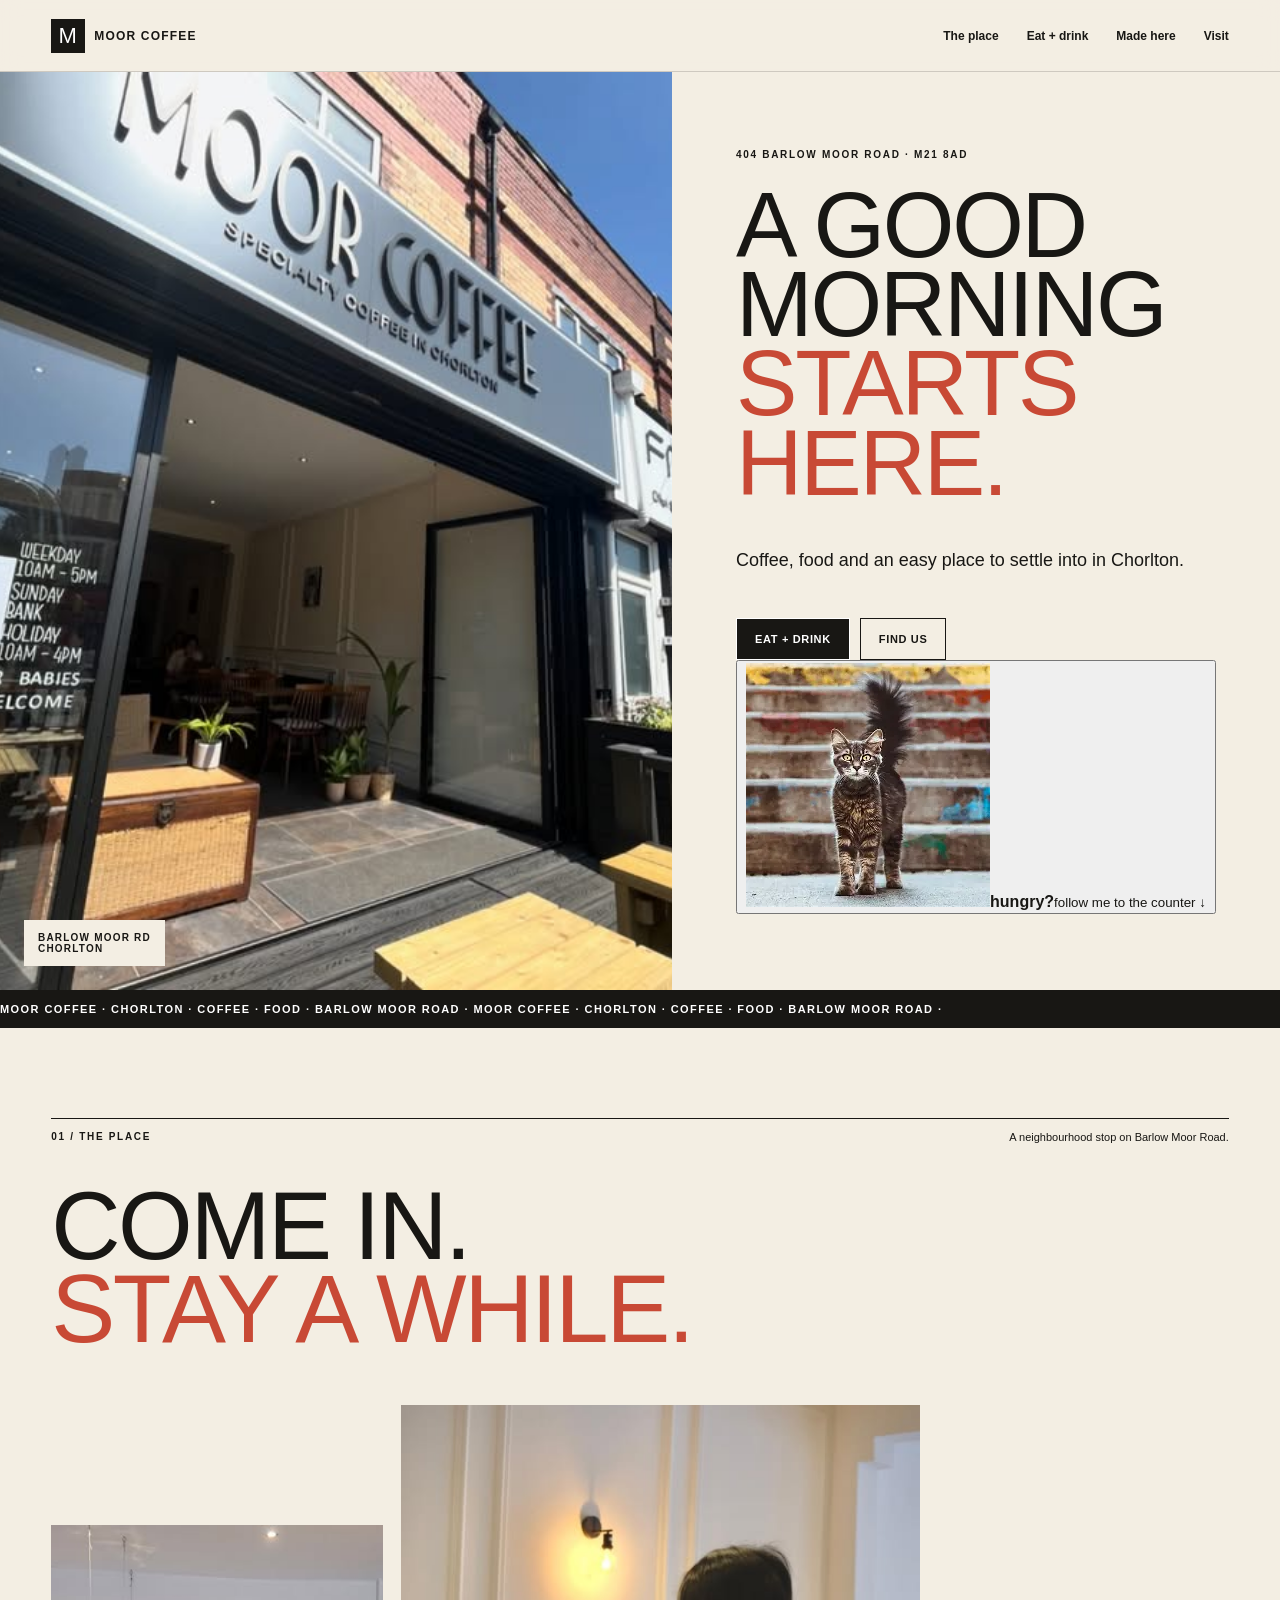
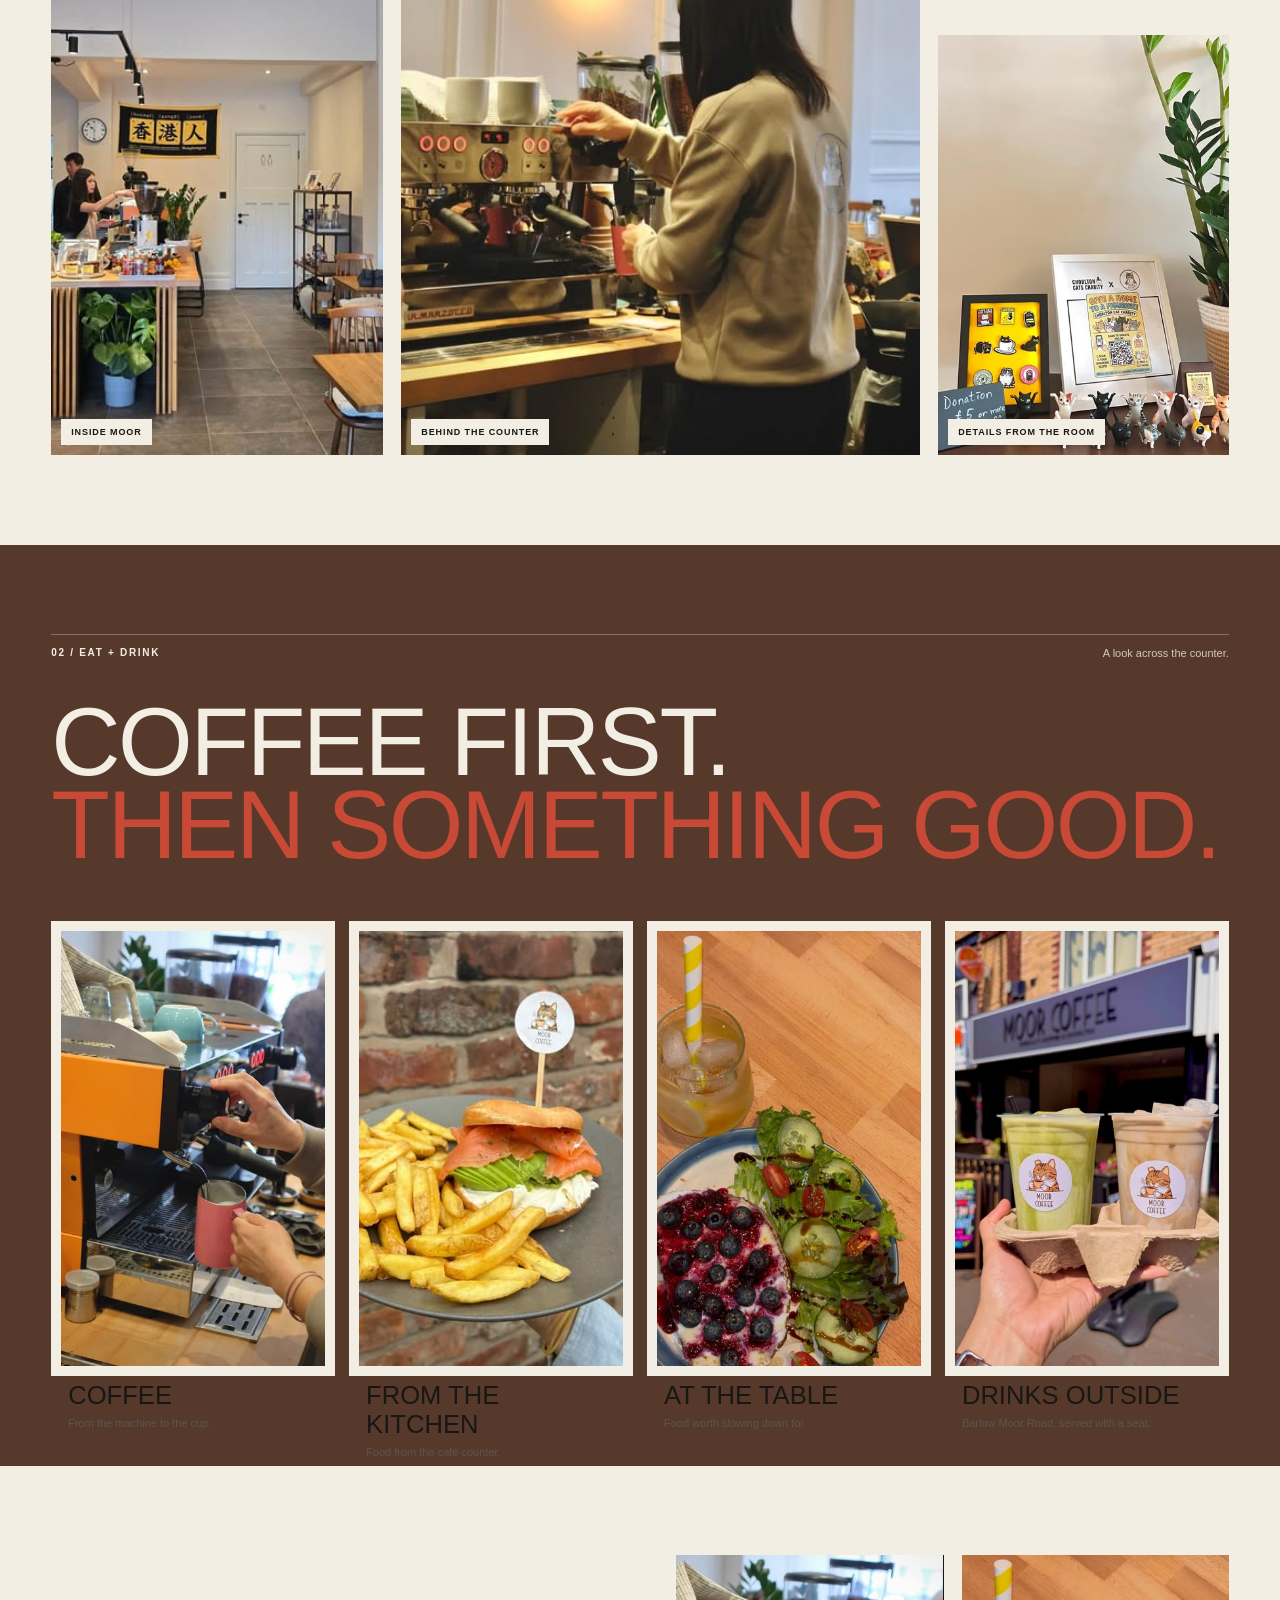
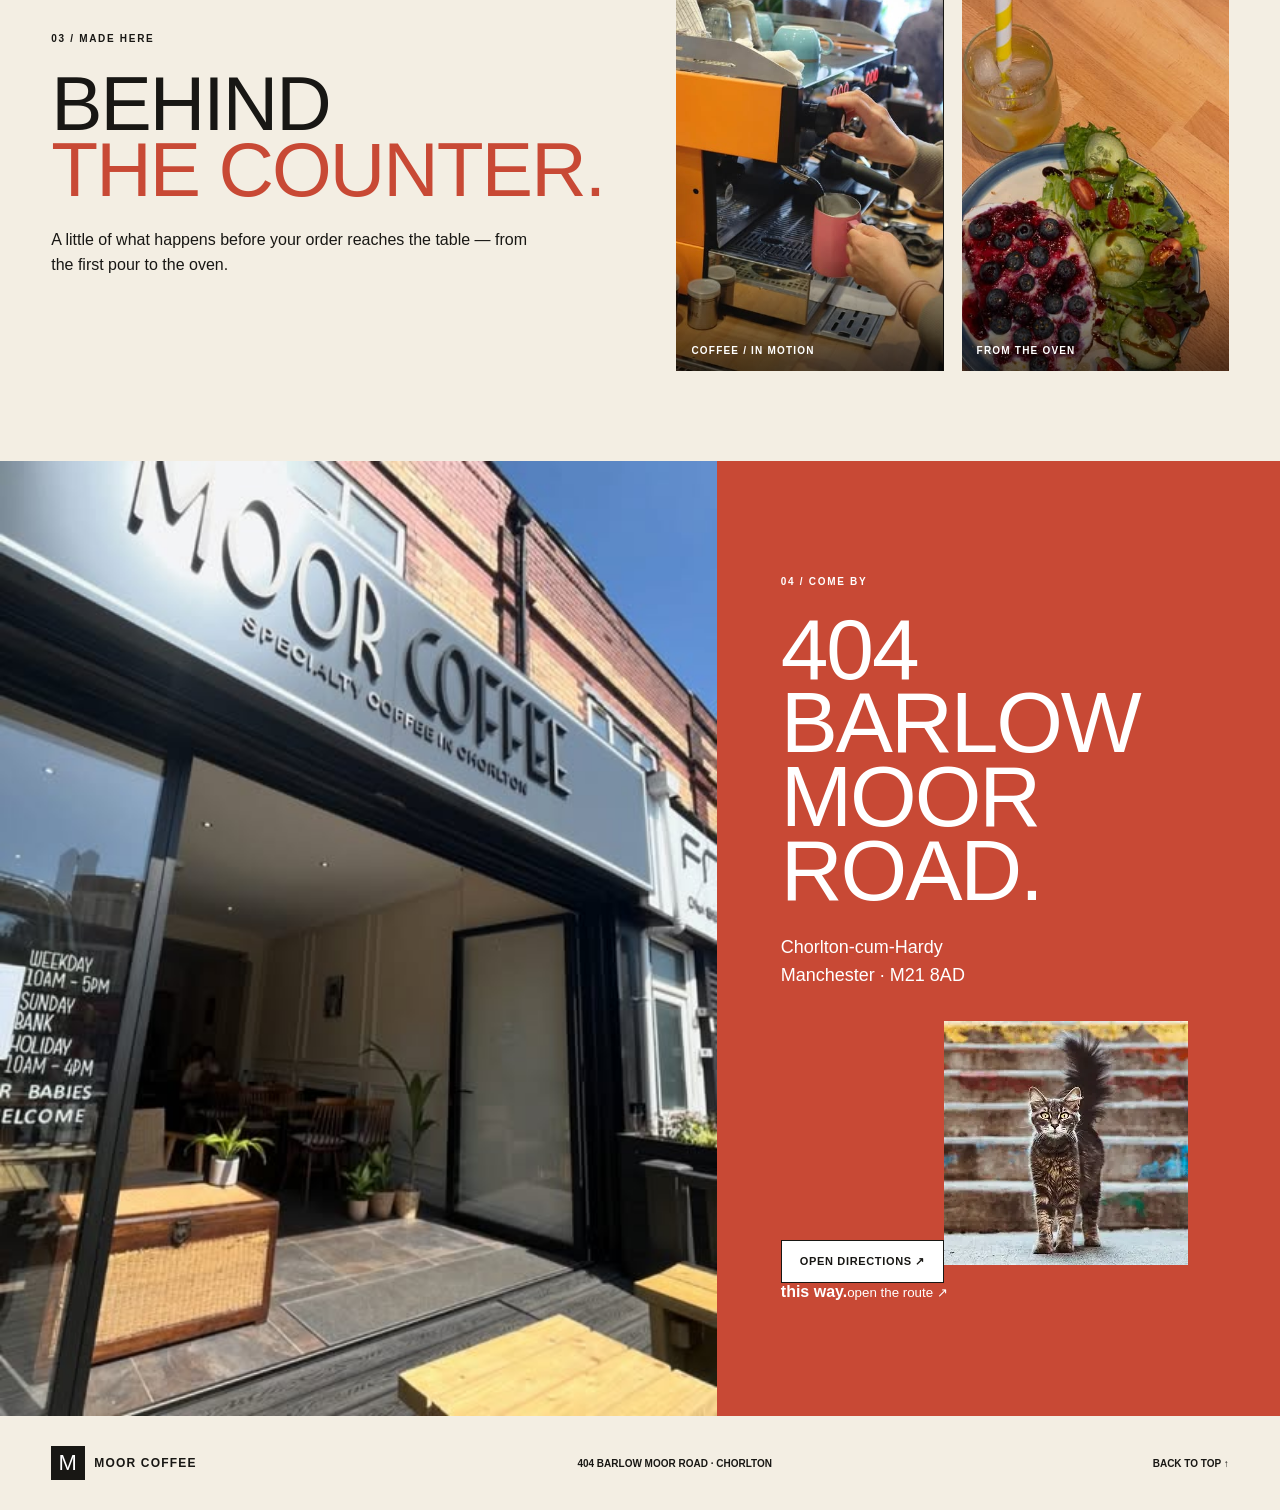
==== commit e4e71df5: "Final Day 4 polish: useful cat navigation and client-ready copy" ====
--- a/index.html
+++ b/index.html
@@ -1,17 +1,2 @@
 <!doctype html>
-<html lang="en"><head>
-<meta charset="utf-8"><meta name="viewport" content="width=device-width,initial-scale=1">
-<meta name="theme-color" content="#f3eee3"><title>Moor Coffee — Chorlton</title>
-<meta name="description" content="Independent neighbourhood coffee on Barlow Moor Road, Chorlton."><link rel="stylesheet" href="css/style.css">
-</head><body><div class="progress" aria-hidden="true"></div>
-<header class="site-head"><a class="brand" href="#top" aria-label="Moor Coffee home"><span>M</span>MOOR COFFEE</a><button class="menu" aria-expanded="false" aria-controls="nav">MENU</button><nav id="nav"><a href="#place">The place</a><a href="#eat">Eat + drink</a><a href="#motion">In motion</a><a href="#visit">Visit</a></nav></header>
-<main id="top">
-<section class="hero"><div class="hero-photo reveal"><img src="assets/images/01_storefront.png" alt="Moor Coffee storefront in Chorlton"><div class="hero-tag">BARLOW MOOR RD<br>CHORLTON</div></div><div class="hero-copy reveal"><p class="eyebrow">404 BARLOW MOOR ROAD · M21 8AD</p><h1>A GOOD<br>MORNING<br><i>STARTS HERE.</i></h1><p class="lede">Coffee, food and an easy place to settle into in Chorlton.</p><div class="actions"><a class="primary" href="#eat">EAT + DRINK</a><a href="#visit">FIND US</a></div></div><button class="cat-peek cat-action" data-target="#eat" aria-label="Go to food and coffee"><img src="assets/images/13_final_cat_image.png" alt=""><span>hungry? ↓</span></button></section>
-<div class="marquee" aria-hidden="true"><div>MOOR COFFEE · CHORLTON · COFFEE · FOOD · BARLOW MOOR ROAD · MOOR COFFEE · CHORLTON · COFFEE · FOOD · BARLOW MOOR ROAD ·</div></div>
-<section id="place" class="section place"><div class="section-top"><p class="eyebrow">01 / THE PLACE</p><p class="side-note">A neighbourhood stop on Barlow Moor Road.</p></div><div class="statement reveal"><h2>COME IN.<br><i>STAY A WHILE.</i></h2></div><div class="place-grid"><figure class="photo interior reveal"><img src="assets/images/07_cafe_interior.png" alt="Interior of Moor Coffee"><figcaption>INSIDE MOOR</figcaption></figure><figure class="photo barista reveal"><img src="assets/images/02_barista.png" alt="Barista working at Moor Coffee"><figcaption>BEHIND THE COUNTER</figcaption></figure><figure class="photo detail reveal"><img src="assets/images/03_charity_display.png" alt="Display inside Moor Coffee"><figcaption>DETAILS FROM THE ROOM</figcaption></figure></div></section>
-<section id="eat" class="section eat"><div class="section-top"><p class="eyebrow">02 / EAT + DRINK</p><p class="side-note">Swipe the counter on smaller screens.</p></div><div class="statement reveal"><h2>COFFEE FIRST.<br><i>THEN SOMETHING GOOD.</i></h2></div><div class="food-rail"><article class="food-card reveal"><img src="assets/images/04_espresso_machine.png" alt="Coffee preparation at Moor Coffee"><div><b>COFFEE</b><span>From the machine to the cup.</span></div></article><article class="food-card reveal"><img src="assets/images/05_salmon_bagel_fries.png" alt="Food served at Moor Coffee"><div><b>FROM THE KITCHEN</b><span>Food from the café counter.</span></div></article><article class="food-card reveal"><img src="assets/images/06_toast_salad.png" alt="Toast and salad served at Moor Coffee"><div><b>AT THE TABLE</b><span>Food worth slowing down for.</span></div></article><article class="food-card reveal"><img src="assets/images/08_drinks_storefront.png" alt="Drinks outside Moor Coffee"><div><b>DRINKS OUTSIDE</b><span>Barlow Moor Road, served with a seat.</span></div></article></div><div class="swipe-cue" aria-hidden="true">SWIPE <span>→</span></div></section>
-<section id="motion" class="motion section"><div class="motion-copy reveal"><p class="eyebrow">03 / MADE HERE</p><h2>WATCH IT<br><i>COME TO LIFE.</i></h2><p>Coffee pouring. Food baking. The useful bit is seeing what happens before it reaches the table.</p></div><article class="video-card reveal"><video autoplay muted loop playsinline preload="auto" poster="assets/images/04_espresso_machine.png"><source src="assets/videos/11_video_coffee.mp4" type="video/mp4"></video><span>COFFEE / IN MOTION</span></article><article class="video-card reveal"><video autoplay muted loop playsinline preload="auto" poster="assets/images/06_toast_salad.png"><source src="assets/videos/10_video_bake.mp4" type="video/mp4"></video><span>FROM THE OVEN</span></article></section>
-<section id="visit" class="visit"><div class="visit-photo reveal"><img src="assets/images/01_storefront.png" alt="Entrance to Moor Coffee"><button class="visit-cat cat-action" data-target="#visit" aria-label="Show Moor Coffee location"><img src="assets/images/13_final_cat_image.png" alt=""><span>you made it.</span></button></div><div class="visit-copy reveal"><p class="eyebrow">04 / COME BY</p><h2>404 BARLOW<br>MOOR ROAD.</h2><p>Chorlton-cum-Hardy<br>Manchester · M21 8AD</p><a class="direction" href="https://www.google.com/maps/search/?api=1&query=Moor+Coffee%2C+404+Barlow+Moor+Road%2C+Manchester+M21+8AD%2C+UK" target="_blank" rel="noopener">OPEN DIRECTIONS ↗</a></div></section>
-</main>
-<aside class="cat-guide" aria-label="Quick navigation assistant"><button class="cat-toggle" aria-expanded="false" aria-label="Open shortcuts"><img src="assets/images/13_final_cat_image.png" alt=""><span class="bubble">mrrp?</span></button><div class="cat-menu"><button data-target="#eat">Eat + drink</button><button data-target="#motion">Watch it made</button><button data-target="#visit">Find us</button><button data-target="#top">Back to top</button></div></aside>
-<footer><a class="brand" href="#top"><span>M</span>MOOR COFFEE</a><p>404 BARLOW MOOR ROAD · CHORLTON</p><a href="#top">BACK TO TOP ↑</a></footer><script src="js/script.js"></script></body></html>+<html lang="en"><head><meta charset="utf-8"><meta name="viewport" content="width=device-width,initial-scale=1"><meta name="theme-color" content="#f3eee3"><title>Moor Coffee — Chorlton</title><meta name="description" content="Moor Coffee on Barlow Moor Road, Chorlton."><link rel="stylesheet" href="css/style.css"></head><body><div class="progress" aria-hidden="true"></div><header class="site-head"><a class="brand" href="#top" aria-label="Moor Coffee home"><span>M</span>MOOR COFFEE</a><button class="menu" aria-expanded="false" aria-controls="nav">MENU</button><nav id="nav"><a href="#place">The place</a><a href="#eat">Eat + drink</a><a href="#motion">Made here</a><a href="#visit">Visit</a></nav></header><main id="top"><section class="hero"><div class="hero-photo reveal"><img src="assets/images/01_storefront.png" alt="Moor Coffee storefront in Chorlton"><div class="hero-tag">BARLOW MOOR RD<br>CHORLTON</div></div><div class="hero-copy reveal"><p class="eyebrow">404 BARLOW MOOR ROAD · M21 8AD</p><h1>A GOOD<br>MORNING<br><i>STARTS HERE.</i></h1><p class="lede">Coffee, food and an easy place to settle into in Chorlton.</p><div class="actions"><a class="primary" href="#eat">EAT + DRINK</a><a href="#visit">FIND US</a></div><button class="cat-cue" data-target="#eat" aria-label="Jump to food and drink"><span class="cat-window"><img src="assets/images/13_final_cat_image.png" alt=""></span><span class="cat-copy"><b>hungry?</b><small>follow me to the counter ↓</small></span></button></div></section><div class="marquee" aria-hidden="true"><div>MOOR COFFEE · CHORLTON · COFFEE · FOOD · BARLOW MOOR ROAD · MOOR COFFEE · CHORLTON · COFFEE · FOOD · BARLOW MOOR ROAD ·</div></div><section id="place" class="section place"><div class="section-top"><p class="eyebrow">01 / THE PLACE</p><p class="side-note">A neighbourhood stop on Barlow Moor Road.</p></div><div class="statement reveal"><h2>COME IN.<br><i>STAY A WHILE.</i></h2></div><div class="place-grid"><figure class="photo interior reveal"><img src="assets/images/07_cafe_interior.png" alt="Interior of Moor Coffee"><figcaption>INSIDE MOOR</figcaption></figure><figure class="photo barista reveal"><img src="assets/images/02_barista.png" alt="Barista working at Moor Coffee"><figcaption>BEHIND THE COUNTER</figcaption></figure><figure class="photo detail reveal"><img src="assets/images/03_charity_display.png" alt="Display inside Moor Coffee"><figcaption>DETAILS FROM THE ROOM</figcaption></figure></div></section><section id="eat" class="section eat"><div class="section-top"><p class="eyebrow">02 / EAT + DRINK</p><p class="side-note">A look across the counter.</p></div><div class="statement reveal"><h2>COFFEE FIRST.<br><i>THEN SOMETHING GOOD.</i></h2></div><div class="food-rail"><article class="food-card reveal"><img src="assets/images/04_espresso_machine.png" alt="Coffee preparation at Moor Coffee"><div><b>COFFEE</b><span>From the machine to the cup.</span></div></article><article class="food-card reveal"><img src="assets/images/05_salmon_bagel_fries.png" alt="Food served at Moor Coffee"><div><b>FROM THE KITCHEN</b><span>Food from the café counter.</span></div></article><article class="food-card reveal"><img src="assets/images/06_toast_salad.png" alt="Toast and salad served at Moor Coffee"><div><b>AT THE TABLE</b><span>Food worth slowing down for.</span></div></article><article class="food-card reveal"><img src="assets/images/08_drinks_storefront.png" alt="Drinks outside Moor Coffee"><div><b>DRINKS OUTSIDE</b><span>Barlow Moor Road, served with a seat.</span></div></article></div><div class="swipe-cue" aria-hidden="true">SWIPE <span>→</span></div></section><section id="motion" class="motion section"><div class="motion-copy reveal"><p class="eyebrow">03 / MADE HERE</p><h2>BEHIND<br><i>THE COUNTER.</i></h2><p>A little of what happens before your order reaches the table — from the first pour to the oven.</p></div><article class="video-card reveal"><video autoplay muted loop playsinline preload="auto" poster="assets/images/04_espresso_machine.png"><source src="assets/videos/11_video_coffee.mp4" type="video/mp4"></video><span>COFFEE / IN MOTION</span></article><article class="video-card reveal"><video autoplay muted loop playsinline preload="auto" poster="assets/images/06_toast_salad.png"><source src="assets/videos/10_video_bake.mp4" type="video/mp4"></video><span>FROM THE OVEN</span></article></section><section id="visit" class="visit"><div class="visit-photo reveal"><img src="assets/images/01_storefront.png" alt="Entrance to Moor Coffee"></div><div class="visit-copy reveal"><p class="eyebrow">04 / COME BY</p><h2>404 BARLOW<br>MOOR ROAD.</h2><p>Chorlton-cum-Hardy<br>Manchester · M21 8AD</p><a class="direction" href="https://www.google.com/maps/search/?api=1&query=Moor+Coffee%2C+404+Barlow+Moor+Road%2C+Manchester+M21+8AD%2C+UK" target="_blank" rel="noopener">OPEN DIRECTIONS ↗</a><a class="cat-directions" href="https://www.google.com/maps/search/?api=1&query=Moor+Coffee%2C+404+Barlow+Moor+Road%2C+Manchester+M21+8AD%2C+UK" target="_blank" rel="noopener" aria-label="Open directions to Moor Coffee"><span class="cat-window"><img src="assets/images/13_final_cat_image.png" alt=""></span><span><b>this way.</b><small>open the route ↗</small></span></a></div></section></main><footer><a class="brand" href="#top"><span>M</span>MOOR COFFEE</a><p>404 BARLOW MOOR ROAD · CHORLTON</p><a href="#top">BACK TO TOP ↑</a></footer><script src="js/script.js"></script></body></html>
--- a/css/style.css
+++ b/css/style.css
@@ -1,6 +1 @@
-*{box-sizing:border-box}html{scroll-behavior:smooth}:root{--cream:#f3eee3;--ink:#181714;--brown:#57392c;--red:#c84935;--tan:#d7c5aa;--line:#1817142b}body{margin:0;background:var(--cream);color:var(--ink);font-family:Arial,Helvetica,sans-serif;overflow-x:hidden}a{color:inherit;text-decoration:none}button{font:inherit;color:inherit}.progress{position:fixed;z-index:200;top:0;left:0;height:3px;background:var(--red);width:0}.site-head{height:72px;padding:0 clamp(18px,4vw,70px);display:flex;align-items:center;justify-content:space-between;position:sticky;top:0;z-index:100;background:#f3eee3e8;backdrop-filter:blur(12px);border-bottom:1px solid var(--line)}.brand{display:flex;align-items:center;gap:9px;font-size:12px;font-weight:900;letter-spacing:.1em}.brand span{width:34px;height:34px;background:var(--ink);color:white;display:grid;place-items:center;font:22px Impact,Arial Black,sans-serif}.site-head nav{display:flex;gap:28px;font-size:12px;font-weight:800}.site-head nav a:hover{text-decoration:underline;text-underline-offset:5px}.menu{display:none;border:0;background:none;font-size:11px;font-weight:900;letter-spacing:.08em}.hero{min-height:calc(100svh - 72px);display:grid;grid-template-columns:minmax(0,1.05fr) minmax(390px,.95fr);position:relative}.hero-photo{min-height:690px;overflow:hidden;position:relative}.hero-photo img,.photo img,.food-card img,.visit-photo img{width:100%;height:100%;object-fit:cover;display:block}.hero-photo img{object-position:center}.hero-tag{position:absolute;left:24px;bottom:24px;background:var(--cream);padding:12px 14px;font-size:10px;font-weight:900;letter-spacing:.12em}.hero-copy{padding:clamp(45px,6vw,105px) clamp(28px,5vw,90px);display:flex;flex-direction:column;justify-content:center}.eyebrow{font-size:10px;font-weight:900;letter-spacing:.17em;margin:0}.hero h1,.statement h2,.motion h2,.cat-copy h2,.visit h2{font-family:Impact,"Arial Narrow",Arial,sans-serif;font-weight:500;letter-spacing:-.025em;line-height:.86;margin:26px 0}.hero h1{font-size:clamp(66px,7.4vw,132px)}h1 i,h2 i{font-style:normal;color:var(--red)}.lede{font-size:18px;line-height:1.55;max-width:480px}.actions{display:flex;gap:10px;margin-top:25px}.actions a,.direction{border:1px solid;padding:14px 18px;font-size:11px;font-weight:900;letter-spacing:.06em}.actions .primary{background:var(--ink);color:white}.cat-hero{position:absolute;right:3.5vw;bottom:24px;width:108px;border:0;background:transparent;cursor:pointer;z-index:5}.cat-hero img{display:block;width:100%;aspect-ratio:1;object-fit:cover;border-radius:50%;border:4px solid var(--cream);transition:.25s}.cat-hero span{display:inline-block;margin-top:-6px;background:var(--ink);color:white;padding:6px 9px;font-size:10px;font-weight:900}.cat-hero:hover img{transform:translateY(-7px) rotate(2deg)}.marquee{background:var(--ink);color:white;overflow:hidden;white-space:nowrap;padding:13px 0;font-size:11px;font-weight:900;letter-spacing:.13em}.marquee div{width:max-content;animation:marquee 26s linear infinite}@keyframes marquee{to{transform:translateX(-50%)}}.section{padding:clamp(70px,8vw,135px) clamp(18px,4vw,70px)}.section-top{display:flex;justify-content:space-between;gap:20px;border-top:1px solid;padding-top:12px}.side-note{font-size:11px;margin:0;max-width:280px}.statement{margin:50px 0 65px}.statement h2{font-size:clamp(58px,8vw,132px)}.place-grid{display:grid;grid-template-columns:.8fr 1.25fr .7fr;gap:18px;align-items:end}.photo{margin:0;position:relative;overflow:hidden}.photo img{transition:transform .7s ease}.photo:hover img{transform:scale(1.025)}.photo figcaption{position:absolute;left:10px;bottom:10px;background:var(--cream);padding:8px 10px;font-size:9px;font-weight:900;letter-spacing:.1em}.interior{height:530px}.barista{height:680px}.detail{height:420px}.eat{background:var(--brown);color:var(--cream)}.eat .section-top{border-color:#f3eee34d}.eat .side-note{color:#f3eee3c9}.food-rail{display:grid;grid-template-columns:repeat(4,minmax(0,1fr));gap:14px}.food-card{background:var(--cream);color:var(--ink);padding:10px}.food-card img{aspect-ratio:4/5}.food-card div{padding:15px 7px 10px;display:grid;gap:6px}.food-card b{font:28px Impact,Arial Black,sans-serif}.food-card span{font-size:11px;line-height:1.45;color:#5b554e}.swipe-cue{display:none}.motion{display:grid;grid-template-columns:1fr minmax(260px,.46fr) minmax(260px,.46fr);gap:18px;align-items:end}.motion-copy{padding-right:4vw;align-self:center}.motion h2{font-size:clamp(55px,6.5vw,108px)}.motion-copy>p:last-child{max-width:520px;line-height:1.55}.video-card{position:relative;background:var(--ink);color:white;min-height:620px;overflow:hidden}.video-card video{width:100%;height:100%;position:absolute;inset:0;object-fit:cover}.video-card:after{content:"";position:absolute;inset:0;background:linear-gradient(transparent 55%,#0009)}.video-card>span{position:absolute;z-index:2;left:15px;bottom:15px;font-size:10px;font-weight:900;letter-spacing:.12em}.video-toggle{position:absolute;z-index:3;left:50%;top:50%;transform:translate(-50%,-50%);border:0;border-radius:50%;width:68px;height:68px;background:var(--red);color:white;font-size:10px;font-weight:900;cursor:pointer}.cat-break{display:grid;grid-template-columns:minmax(300px,.75fr) 1.25fr;align-items:center;background:var(--tan);padding:clamp(60px,7vw,110px) clamp(18px,8vw,150px);gap:7vw}.cat-window{position:relative;justify-self:end;width:min(100%,430px)}.cat-window img{width:100%;display:block;filter:contrast(1.02)}.cat-thought{position:absolute;right:-25px;top:10%;background:var(--cream);padding:10px 13px;font-size:10px;font-weight:900;transform:rotate(3deg)}.cat-copy h2{font-size:clamp(55px,7vw,110px)}.cat-copy>p:last-child{line-height:1.55;max-width:520px}.visit{display:grid;grid-template-columns:1.15fr .85fr;min-height:680px;background:var(--red);color:white}.visit-photo{overflow:hidden}.visit-photo img{object-position:center}.visit-copy{padding:clamp(60px,7vw,120px) clamp(24px,5vw,85px);align-self:center}.visit h2{font-size:clamp(64px,7vw,112px)}.visit-copy>p:not(.eyebrow){font-size:18px;line-height:1.55;margin-bottom:32px}.direction{display:inline-block;background:white;color:var(--ink)}footer{padding:32px clamp(18px,4vw,70px);display:flex;justify-content:space-between;align-items:center;gap:20px;font-size:10px;font-weight:800}footer p{margin:0}.cat-guide{position:fixed;right:18px;bottom:18px;z-index:120}.cat-toggle{width:78px;height:78px;padding:0;border:3px solid var(--cream);border-radius:50%;overflow:visible;background:var(--ink);cursor:pointer;box-shadow:0 7px 25px #0003;position:relative}.cat-toggle img{width:100%;height:100%;object-fit:cover;border-radius:50%}.bubble{position:absolute;right:60px;top:-5px;background:var(--ink);color:white;padding:7px 9px;white-space:nowrap;font-size:9px;font-weight:900;opacity:0;transform:translateY(5px);transition:.2s;pointer-events:none}.cat-toggle:hover .bubble,.cat-guide.talking .bubble{opacity:1;transform:none}.cat-menu{position:absolute;right:0;bottom:88px;width:165px;background:var(--cream);border:1px solid var(--ink);padding:7px;display:none}.cat-guide.open .cat-menu{display:grid}.cat-menu button{border:0;background:transparent;text-align:left;padding:10px;font-size:10px;font-weight:900;cursor:pointer}.cat-menu button:hover{background:var(--ink);color:white}.cat-guide.excited .cat-toggle{animation:bob .35s ease 2}@keyframes bob{50%{transform:translateY(-8px)}}.reveal{opacity:0;transform:translateY(25px);transition:opacity .7s ease,transform .7s ease}.reveal.in{opacity:1;transform:none}
-@media(max-width:1100px){.hero{grid-template-columns:1fr 1fr}.hero-photo{min-height:610px}.hero h1{font-size:clamp(60px,7vw,90px)}.place-grid{grid-template-columns:1fr 1fr}.detail{grid-column:1/-1;height:350px}.food-rail{grid-template-columns:repeat(2,1fr)}.motion{grid-template-columns:1fr 1fr}.motion-copy{grid-column:1/-1}.video-card{min-height:560px}}
-@media(max-width:760px){.site-head{height:64px;padding:0 18px}.menu{display:block}.site-head nav{display:none;position:absolute;top:64px;left:0;right:0;padding:20px 18px;background:var(--cream);border-bottom:1px solid;flex-direction:column}.site-head nav.open{display:flex}.hero{display:flex;flex-direction:column;min-height:0}.hero-photo{order:1;min-height:0;height:58svh;width:100%}.hero-copy{order:2;padding:48px 18px 70px}.hero h1{font-size:clamp(54px,16vw,76px)}.lede{font-size:16px}.actions{display:grid;grid-template-columns:1fr 1fr}.actions a{text-align:center}.cat-hero{right:18px;bottom:18px;width:88px}.section{padding:70px 18px}.section-top{align-items:flex-start}.side-note{max-width:145px;text-align:right}.statement{margin:38px 0 45px}.statement h2{font-size:clamp(50px,14vw,68px)}.place-grid{grid-template-columns:1fr;gap:12px}.interior,.barista,.detail{height:auto;aspect-ratio:4/5}.barista{aspect-ratio:3/4}.detail{grid-column:auto;aspect-ratio:4/3}.food-rail{display:flex;overflow-x:auto;scroll-snap-type:x mandatory;margin-right:-18px;padding-right:18px;gap:12px;scrollbar-width:none}.food-rail::-webkit-scrollbar{display:none}.food-card{flex:0 0 82vw;scroll-snap-align:start}.swipe-cue{display:block;margin-top:18px;font-size:10px;font-weight:900;letter-spacing:.12em}.swipe-cue span{display:inline-block;animation:nudge 1.4s ease-in-out infinite}@keyframes nudge{50%{transform:translateX(8px)}}.motion{display:flex;overflow-x:auto;scroll-snap-type:x mandatory;padding-right:18px;gap:12px;scrollbar-width:none}.motion::-webkit-scrollbar{display:none}.motion>*{flex:0 0 84vw;scroll-snap-align:start}.motion-copy{padding:0 5vw 0 0;align-self:center}.motion h2{font-size:clamp(50px,14vw,67px)}.video-card{min-height:68svh}.cat-break{grid-template-columns:1fr;padding:70px 18px;gap:38px}.cat-window{justify-self:start;width:min(82vw,360px)}.cat-thought{right:-8px}.cat-copy h2{font-size:clamp(50px,14vw,67px)}.visit{grid-template-columns:1fr;min-height:0}.visit-photo{height:52svh}.visit-copy{padding:65px 18px}.visit h2{font-size:clamp(54px,15vw,74px)}footer{display:grid;padding:28px 18px}.cat-guide{right:12px;bottom:12px}.cat-toggle{width:66px;height:66px}.cat-menu{bottom:76px}.bubble{right:51px}.hero-tag{left:14px;bottom:14px}}
-@media(max-width:380px){.hero h1{font-size:52px}.actions{grid-template-columns:1fr}.statement h2,.motion h2,.cat-copy h2{font-size:47px}.visit h2{font-size:52px}.food-card{flex-basis:87vw}.motion>*{flex-basis:88vw}.cat-guide{bottom:8px;right:8px}.cat-toggle{width:60px;height:60px}}
-@media(min-width:1600px){.hero{grid-template-columns:1.1fr .9fr}.hero-photo{min-height:780px}.place-grid{max-width:1600px;margin-inline:auto}.food-rail{max-width:1600px;margin-inline:auto}.motion{max-width:1800px;margin-inline:auto}.cat-break{padding-inline:max(8vw,170px)}}
-@media(prefers-reduced-motion:reduce){html{scroll-behavior:auto}*,*:before,*:after{animation:none!important;transition:none!important}.reveal{opacity:1;transform:none}}+*{box-sizing:border-box}html{scroll-behavior:smooth}:root{--cream:#f3eee3;--ink:#181714;--brown:#57392c;--red:#c84935;--line:#1817142b}body{margin:0;background:var(--cream);color:var(--ink);font-family:Arial,Helvetica,sans-serif;overflow-x:hidden}img,video{max-width:100%}a{color:inherit;text-decoration:none}button{font:inherit;color:inherit}.progress{position:fixed;z-index:200;top:0;left:0;height:3px;background:var(--red);width:0}.site-head{height:72px;padding:0 clamp(18px,4vw,70px);display:flex;align-items:center;justify-content:space-between;position:sticky;top:0;z-index:100;background:#f3eee3f2;backdrop-filter:blur(10px);border-bottom:1px solid var(--line)}.brand{display:flex;align-items:center;gap:9px;font-size:12px;font-weight:900;letter-spacing:.1em}.brand span{width:34px;height:34px;background:var(--ink);color:#fff;display:grid;place-items:center;font:22px Impact,Arial Black,sans-serif}.site-head nav{display:flex;gap:28px;font-size:12px;font-weight:800}.site-head nav a:hover{text-decoration:underline;text-underline-offset:5px}.menu{display:none;border:0;background:none;font-size:11px;font-weight:900;letter-spacing:.08em}.hero{min-height:calc(100svh - 72px);display:grid;grid-template-columns:minmax(0,1.05fr) minmax(390px,.95fr);position:relative}.hero-photo{min-height:660px;overflow:hidden;position:relative}.hero-photo img,.photo img,.food-card img,.visit-photo>img{width:100%;height:100%;object-fit:cover;display:block}.hero-tag{position:absolute;left:24px;bottom:24px;background:var(--cream);padding:12px 14px;font-size:10px;font-weight:900;letter-spacing:.12em}.hero-copy{padding:clamp(45px,6vw,95px) clamp(28px,5vw,80px);display:flex;flex-direction:column;justify-content:center}.eyebrow{font-size:10px;font-weight:900;letter-spacing:.17em;margin:0}.hero h1,.statement h2,.motion h2,.visit h2{font-family:Impact,"Arial Narrow",Arial,sans-serif;font-weight:500;letter-spacing:-.025em;line-height:.86;margin:26px 0}.hero h1{font-size:clamp(66px,7.2vw,126px)}h1 i,h2 i{font-style:normal;color:var(--red)}.lede{font-size:18px;line-height:1.55;max-width:480px}.actions{display:flex;gap:10px;margin-top:25px}.actions a,.direction{border:1px solid;padding:14px 18px;font-size:11px;font-weight:900;letter-spacing:.06em}.actions .primary{background:var(--ink);color:#fff}.cat-peek,.visit-cat,.cat-guide{display:none!important}.marquee{background:var(--ink);color:#fff;overflow:hidden;white-space:nowrap;padding:13px 0;font-size:11px;font-weight:900;letter-spacing:.13em}.marquee div{width:max-content;animation:marquee 26s linear infinite}@keyframes marquee{to{transform:translateX(-50%)}}.section{padding:clamp(65px,7vw,110px) clamp(18px,4vw,70px)}.section-top{display:flex;justify-content:space-between;gap:20px;border-top:1px solid;padding-top:12px}.side-note{font-size:11px;margin:0;max-width:280px}.statement{margin:42px 0 55px}.statement h2{font-size:clamp(58px,7.5vw,122px)}.place-grid{display:grid;grid-template-columns:.8fr 1.25fr .7fr;gap:18px;align-items:end}.photo{margin:0;position:relative;overflow:hidden}.photo img{transition:transform .7s ease}.photo:hover img{transform:scale(1.025)}.photo figcaption{position:absolute;left:10px;bottom:10px;background:var(--cream);padding:8px 10px;font-size:9px;font-weight:900;letter-spacing:.1em}.interior{height:min(530px,55vw)}.barista{height:min(650px,65vw)}.detail{height:min(420px,45vw)}.eat{background:var(--brown);color:var(--cream)}.eat .section-top{border-color:#f3eee34d}.eat .side-note{color:#f3eee3c9}.food-rail{display:grid;grid-template-columns:repeat(4,minmax(0,1fr));gap:14px}.food-card{background:var(--cream);color:var(--ink);padding:10px;min-width:0}.food-card img{aspect-ratio:4/5}.food-card div{padding:15px 7px 10px;display:grid;gap:6px}.food-card b{font:clamp(22px,2vw,28px) Impact,Arial Black,sans-serif}.food-card span{font-size:11px;line-height:1.45;color:#5b554e}.swipe-cue{display:none}.motion{display:grid;grid-template-columns:minmax(280px,1fr) minmax(230px,.44fr) minmax(230px,.44fr);gap:18px;align-items:center}.motion-copy{padding-right:3vw}.motion h2{font-size:clamp(55px,6vw,98px)}.motion-copy>p:last-child{max-width:500px;line-height:1.55}.video-card{position:relative;background:var(--ink);color:#fff;aspect-ratio:9/14;max-height:650px;overflow:hidden}.video-card video{width:100%;height:100%;position:absolute;inset:0;object-fit:cover}.video-card:after{content:"";position:absolute;inset:0;background:linear-gradient(transparent 68%,#0009);pointer-events:none}.video-card>span{position:absolute;z-index:2;left:15px;bottom:15px;font-size:10px;font-weight:900;letter-spacing:.12em}.visit{display:grid;grid-template-columns:1.12fr .88fr;min-height:620px;background:var(--red);color:#fff}.visit-photo{overflow:hidden;position:relative}.visit-photo>img{object-position:center}.visit-copy{padding:clamp(55px,6vw,95px) clamp(24px,5vw,80px);align-self:center}.visit h2{font-size:clamp(64px,6.7vw,106px)}.visit-copy>p:not(.eyebrow){font-size:18px;line-height:1.55;margin-bottom:32px}.direction{display:inline-block;background:#fff;color:var(--ink)}footer{padding:30px clamp(18px,4vw,70px);display:flex;justify-content:space-between;align-items:center;gap:20px;font-size:10px;font-weight:800}footer p{margin:0}.reveal{opacity:0;transform:translateY(22px);transition:opacity .7s ease,transform .7s ease}.reveal.in{opacity:1;transform:none}@media(max-width:1100px){.hero{grid-template-columns:1fr 1fr}.hero-photo{min-height:600px}.hero h1{font-size:clamp(58px,7vw,86px)}.place-grid{grid-template-columns:1fr 1fr}.detail{grid-column:1/-1;height:330px}.food-rail{grid-template-columns:repeat(2,1fr)}.motion{grid-template-columns:1fr 1fr}.motion-copy{grid-column:1/-1;padding:0 0 25px}.video-card{max-height:none;aspect-ratio:3/4}.visit{min-height:560px}}@media(max-width:760px){.site-head{height:64px;padding:0 18px}.menu{display:block}.site-head nav{display:none;position:absolute;top:64px;left:0;right:0;padding:20px 18px;background:var(--cream);border-bottom:1px solid;flex-direction:column}.site-head nav.open{display:flex}.hero{display:flex;flex-direction:column;min-height:0}.hero-photo{order:1;min-height:0;height:54svh;width:100%}.hero-copy{order:2;padding:44px 18px 58px}.hero h1{font-size:clamp(52px,15.5vw,72px)}.lede{font-size:16px}.actions{display:grid;grid-template-columns:1fr 1fr}.actions a{text-align:center}.section{padding:64px 18px}.section-top{align-items:flex-start}.side-note{max-width:145px;text-align:right}.statement{margin:34px 0 40px}.statement h2{font-size:clamp(48px,13.5vw,64px)}.place-grid{grid-template-columns:1fr;gap:12px}.interior,.barista,.detail{height:auto;width:100%;aspect-ratio:4/5}.barista{aspect-ratio:3/4}.detail{grid-column:auto;aspect-ratio:4/3}.food-rail{display:flex;overflow-x:auto;scroll-snap-type:x mandatory;margin-right:-18px;padding-right:18px;gap:12px;scrollbar-width:none;overscroll-behavior-inline:contain}.food-rail::-webkit-scrollbar{display:none}.food-card{flex:0 0 min(82vw,360px);scroll-snap-align:start}.swipe-cue{display:block;margin-top:18px;font-size:10px;font-weight:900;letter-spacing:.12em}.swipe-cue span{display:inline-block;animation:nudge 1.4s ease-in-out infinite}@keyframes nudge{50%{transform:translateX(8px)}}.motion{display:grid;grid-template-columns:1fr;padding-right:18px}.motion-copy{padding:0 0 18px}.motion h2{font-size:clamp(48px,13.5vw,64px)}.video-card{aspect-ratio:9/14;max-height:72svh;width:100%}.visit{grid-template-columns:1fr;min-height:0}.visit-photo{height:48svh}.visit-copy{padding:58px 18px}.visit h2{font-size:clamp(52px,14vw,70px)}footer{display:grid;padding:28px 18px}.hero-tag{left:14px;bottom:14px}}@media(max-width:380px){.hero h1{font-size:50px}.actions{grid-template-columns:1fr}.statement h2,.motion h2{font-size:45px}.visit h2{font-size:49px}.food-card{flex-basis:86vw}}@media(min-width:1600px){.hero{grid-template-columns:1.1fr .9fr}.hero-photo{min-height:760px}.place-grid,.food-rail{max-width:1600px;margin-inline:auto}.motion{max-width:1700px;margin-inline:auto}.visit{min-height:700px}}@media(prefers-reduced-motion:reduce){html{scroll-behavior:auto}*,*:before,*:after{animation:none!important;transition:none!important}.reveal{opacity:1;transform:none}}
